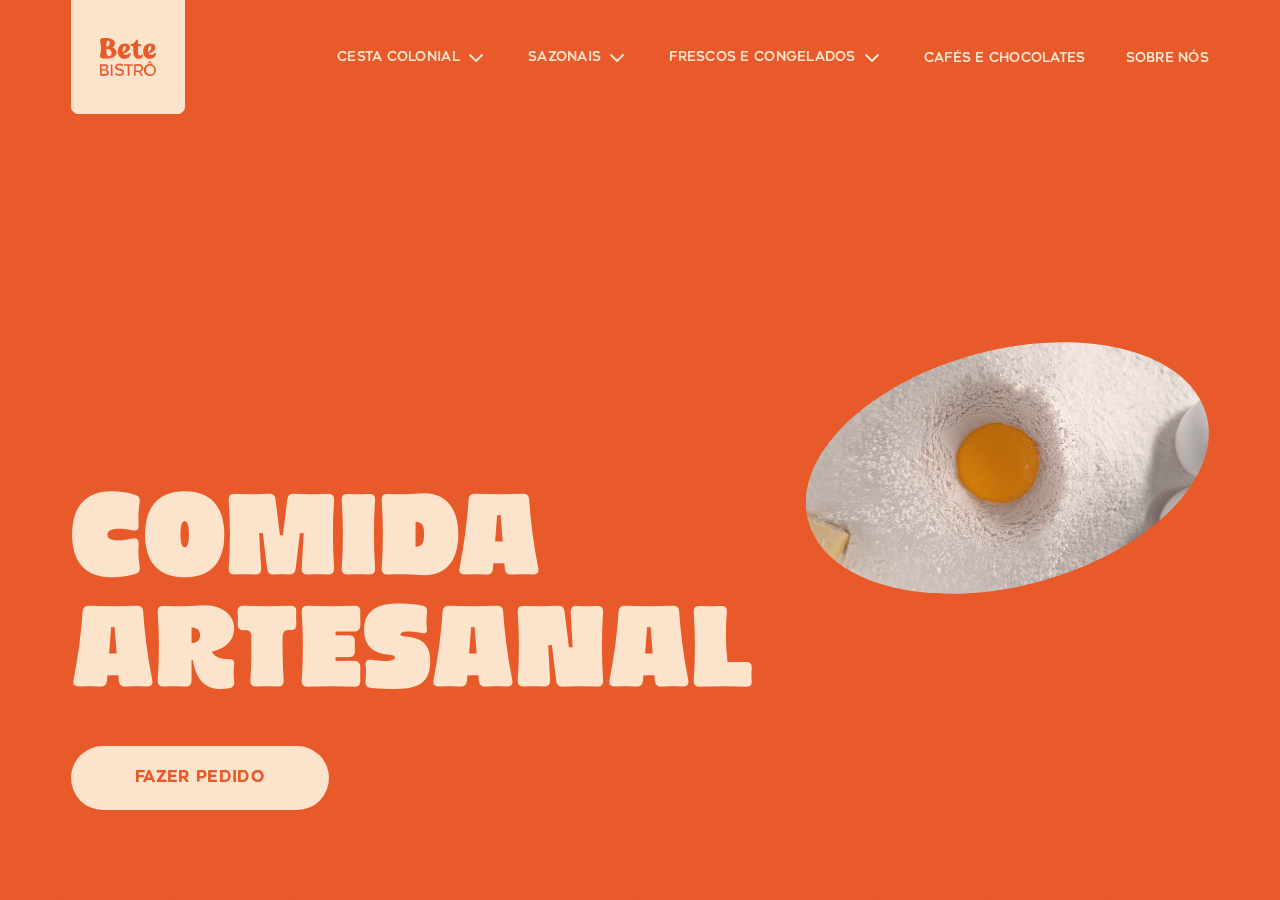
==== index.html @ 91d3cfff "Add files via upload" ====
<!DOCTYPE html>
<html lang="pt-BR">
<head>
  <meta charset="UTF-8">
  <meta name="viewport" content="width=device-width, initial-scale=1.0">
  <title>Bete Bistrô</title>
  <link rel="stylesheet" href="tokens.css">
  <link rel="stylesheet" href="styles.css">
</head>
<body>

<!-- ============================================================
     HEADER
     ============================================================ -->
<header class="header" id="header">

  <!-- Logo -->
  <a href="/" class="header__logo" aria-label="Bete Bistrô — Página inicial">
    <img src="assets/svg/logo.svg" alt="Bete Bistrô" width="120" height="120">
  </a>

  <!-- Nav expandido (desktop largo) -->
  <nav class="header__nav" id="nav" aria-label="Navegação principal">

    <div class="header__nav-item header__nav-item--has-children">
      <a href="/cesta-colonial" class="header__nav-link">
        Cesta Colonial
        <svg class="header__nav-chevron" viewBox="0 0 24 24" fill="none" aria-hidden="true">
          <path d="M6 9L12 15L18 9" />
        </svg>
      </a>
      <div class="header__dropdown" role="menu" aria-label="Subitens de Cesta Colonial">
        <a href="/cesta-afeto" role="menuitem">Cesta Afeto</a>
        <a href="/cesta-ternura" role="menuitem">Cesta Ternura</a>
        <a href="/cesta-carinho" role="menuitem">Cesta Carinho</a>
      </div>
    </div>

    <div class="header__nav-item header__nav-item--has-children">
      <a href="/sazonais" class="header__nav-link">
        Sazonais
        <svg class="header__nav-chevron" viewBox="0 0 24 24" fill="none" aria-hidden="true">
          <path d="M6 9L12 15L18 9" />
        </svg>
      </a>
      <div class="header__dropdown" role="menu" aria-label="Subitens de Sazonais">
        <a href="/cesta-inverno" role="menuitem">Cesta Inverno</a>
        <a href="/cesta-junina" role="menuitem">Cesta Junina</a>
      </div>
    </div>

    <div class="header__nav-item header__nav-item--has-children">
      <a href="/frescos-e-congelados" class="header__nav-link">
        Frescos e Congelados
        <svg class="header__nav-chevron" viewBox="0 0 24 24" fill="none" aria-hidden="true">
          <path d="M6 9L12 15L18 9" />
        </svg>
      </a>
      <div class="header__dropdown" role="menu" aria-label="Subitens de Frescos e Congelados">
        <a href="/doces-bolos-tortas" role="menuitem">Doces, bolos e tortas</a>
        <a href="/paes-salgados" role="menuitem">Pães e Salgados</a>
      </div>
    </div>

    <div class="header__nav-item">
      <a href="/cafes-e-chocolates" class="header__nav-link">Cafés e Chocolates</a>
    </div>

    <div class="header__nav-item">
      <a href="/sobre" class="header__nav-link">Sobre Nós</a>
    </div>

  </nav>

  <!-- Botão menu (hamburguer/X) -->
  <button class="menu-btn" id="menuBtn" aria-label="Abrir menu" aria-expanded="false" aria-controls="drawer">
    <span class="menu-btn__bg" aria-hidden="true"></span>
    <svg class="menu-btn__icon icon" viewBox="0 0 24 24" fill="none" aria-hidden="true">
      <line class="menu-btn__line menu-btn__line--top"    x1="3" y1="6"  x2="21" y2="6"  />
      <line class="menu-btn__line menu-btn__line--middle" x1="3" y1="12" x2="21" y2="12" />
      <line class="menu-btn__line menu-btn__line--bottom" x1="3" y1="18" x2="21" y2="18" />
    </svg>
  </button>

</header>


<!-- ============================================================
     DRAWER (gaveta do menu)
     ============================================================ -->
<div class="drawer" id="drawer" aria-hidden="true">
  <div class="drawer__overlay" aria-hidden="true"></div>

  <nav class="drawer__panel" aria-label="Menu principal" role="navigation">
    <ul class="drawer__list">

      <li class="drawer__item drawer__item--has-children">
        <button class="drawer__row" aria-expanded="false" aria-controls="sub-cesta-colonial">
          <span class="drawer__label">Cesta Colonial</span>
          <svg class="drawer__chevron icon" viewBox="0 0 24 24" fill="none" aria-hidden="true">
            <path d="M6 9L12 15L18 9" stroke-linecap="round" stroke-linejoin="round" />
          </svg>
        </button>
        <div class="drawer__submenu" id="sub-cesta-colonial">
          <div class="drawer__submenu-inner">
            <a href="/cesta-afeto" class="drawer__sublink">Cesta Afeto</a>
            <a href="/cesta-ternura" class="drawer__sublink">Cesta Ternura</a>
            <a href="/cesta-carinho" class="drawer__sublink">Cesta Carinho</a>
            <a href="/cesta-colonial" class="drawer__sublink drawer__sublink--all">Ver todos</a>
          </div>
        </div>
      </li>

      <li class="drawer__item drawer__item--has-children">
        <button class="drawer__row" aria-expanded="false" aria-controls="sub-sazonais">
          <span class="drawer__label">Sazonais</span>
          <svg class="drawer__chevron icon" viewBox="0 0 24 24" fill="none" aria-hidden="true">
            <path d="M6 9L12 15L18 9" stroke-linecap="round" stroke-linejoin="round" />
          </svg>
        </button>
        <div class="drawer__submenu" id="sub-sazonais">
          <div class="drawer__submenu-inner">
            <a href="/cesta-inverno" class="drawer__sublink">Cesta Inverno</a>
            <a href="/cesta-junina" class="drawer__sublink">Cesta Junina</a>
            <a href="/sazonais" class="drawer__sublink drawer__sublink--all">Ver todos</a>
          </div>
        </div>
      </li>

      <li class="drawer__item drawer__item--has-children">
        <button class="drawer__row" aria-expanded="false" aria-controls="sub-frescos">
          <span class="drawer__label">Frescos e Congelados</span>
          <svg class="drawer__chevron icon" viewBox="0 0 24 24" fill="none" aria-hidden="true">
            <path d="M6 9L12 15L18 9" stroke-linecap="round" stroke-linejoin="round" />
          </svg>
        </button>
        <div class="drawer__submenu" id="sub-frescos">
          <div class="drawer__submenu-inner">
            <a href="/doces-bolos-tortas" class="drawer__sublink">Doces, bolos e tortas</a>
            <a href="/paes-salgados" class="drawer__sublink">Pães e Salgados</a>
            <a href="/frescos-e-congelados" class="drawer__sublink drawer__sublink--all">Ver todos</a>
          </div>
        </div>
      </li>

      <li class="drawer__item">
        <a href="/cafes-e-chocolates" class="drawer__row drawer__row--link">
          <span class="drawer__label">Cafés e Chocolates</span>
        </a>
      </li>

      <li class="drawer__item">
        <a href="/sobre" class="drawer__row drawer__row--link">
          <span class="drawer__label">Sobre Nós</span>
        </a>
      </li>

    </ul>
  </nav>
</div>


<!-- ============================================================
     HERO
     ============================================================ -->
<section class="hero" id="hero">

  <h1 class="hero__title">Comida<br>Artesanal</h1>

  <div class="hero__video-shape">
    <video
      class="hero__video"
      autoplay
      muted
      loop
      playsinline
      preload="auto"
      poster="assets/img/hero-fallback.png"
      aria-hidden="true">
      <source src="assets/video/hero.webm" type="video/webm">
      <source src="assets/video/hero.mp4" type="video/mp4">
    </video>
  </div>

  <a href="#fazer-pedido" class="btn-primary hero__cta">Fazer pedido</a>

  <div class="hero__ondinha" aria-hidden="true">
    <picture>
      <source srcset="assets/svg/ondinha-mobile.svg" media="(max-width: 480px)">
      <source srcset="assets/svg/ondinha-tablet.svg" media="(max-width: 1024px)">
      <img src="assets/svg/ondinha-desktop.svg" alt="">
    </picture>
  </div>

</section>


<!-- SVG escondido com o clip-path do shape do hero (referenciado pelo CSS) -->
<svg width="0" height="0" style="position:absolute" aria-hidden="true" focusable="false">
  <defs>
    <clipPath id="hero-shape" clipPathUnits="objectBoundingBox">
      <path d="M0.994 0.289 C1.036 0.540, 0.849 0.837, 0.576 0.953 C0.303 1.070, 0.048 0.961, 0.006 0.711 C-0.036 0.460, 0.151 0.163, 0.424 0.047 C0.696 -0.070, 0.952 0.039, 0.994 0.289 Z" />
    </clipPath>
  </defs>
</svg>

<script src="main.js"></script>
</body>
</html>
---- tokens.css ----
/* ============================================================
   Bete Bistrô — Design Tokens
   Fonte da verdade: exportado do Figma (Marca + Alias + Responsivo)
   ============================================================ */

:root {
  /* ----------------------------------------------------------
     CORES PRIMITIVAS
     ---------------------------------------------------------- */

  /* Marfim */
  --color-marfim-50:  #FEFCF9;
  --color-marfim-100: #FEF8F3;
  --color-marfim-200: #FCF2E9;
  --color-marfim-300: #FDEEE0;
  --color-marfim-400: #FBE8D5;
  --color-marfim-500: #FCE4CC;

  /* Cinza */
  --color-cinza-50:  #F1EDE7;
  --color-cinza-100: #E3DCCE;
  --color-cinza-200: #C0B8A9;
  --color-cinza-300: #9E988B;
  --color-cinza-400: #7C766C;
  --color-cinza-500: #5D5951;
  --color-cinza-600: #4A4640;
  --color-cinza-700: #393731;
  --color-cinza-800: #282622;
  --color-cinza-900: #191714;
  --color-cinza-950: #0F0E0B;

  /* Laranja */
  --color-laranja-50:  #FFEDE7;
  --color-laranja-100: #FFDBCE;
  --color-laranja-200: #FFB99F;
  --color-laranja-300: #FF946D;
  --color-laranja-400: #FF7342;
  --color-laranja-500: #E95A2A;
  --color-laranja-600: #CC4211;
  --color-laranja-700: #A92900;
  --color-laranja-800: #7F1E00;
  --color-laranja-900: #551700;
  --color-laranja-950: #381200;

  /* Verde */
  --color-verde-50:  #E6F0EA;
  --color-verde-100: #C7E0D1;
  --color-verde-200: #98CDAF;
  --color-verde-300: #66B98E;
  --color-verde-400: #3DA272;
  --color-verde-500: #20895B;
  --color-verde-600: #00754A;
  --color-verde-700: #005C39;
  --color-verde-800: #004529;
  --color-verde-900: #002F1A;
  --color-verde-950: #002110;

  /* Ocre */
  --color-ocre-50:  #FFF1E6;
  --color-ocre-100: #FFE3CC;
  --color-ocre-200: #FFCEA1;
  --color-ocre-300: #FFB871;
  --color-ocre-400: #FFA849;
  --color-ocre-500: #F69A2C;
  --color-ocre-600: #D27C00;
  --color-ocre-700: #A76100;
  --color-ocre-800: #7B4500;
  --color-ocre-900: #502C00;
  --color-ocre-950: #341C00;

  /* Azul */
  --color-azul-50:  #EEF0FF;
  --color-azul-100: #D9DEFE;
  --color-azul-200: #B8C4FF;
  --color-azul-300: #92AAFF;
  --color-azul-400: #598CFD;
  --color-azul-500: #2B6FDB;
  --color-azul-600: #005BBF;
  --color-azul-700: #00499B;
  --color-azul-800: #003575;
  --color-azul-900: #002251;
  --color-azul-950: #00163B;

  /* Marrom */
  --color-marrom-50:  #FCF2EB;
  --color-marrom-100: #F6E1D5;
  --color-marrom-200: #E8C5AF;
  --color-marrom-300: #D9A686;
  --color-marrom-400: #C28259;
  --color-marrom-500: #9C5C2D;
  --color-marrom-600: #874A1F;
  --color-marrom-700: #6D3913;
  --color-marrom-800: #522A0E;
  --color-marrom-900: #391D06;
  --color-marrom-950: #271300;

  /* Monocromático */
  --color-preto:  #000000;
  --color-branco: #FFFFFF;

  /* Cores de Suporte */
  --color-info-subtle:     #DAF1FE;
  --color-info-default:    #3AB8E6;
  --color-info-strong:     #005A75;

  --color-alerta-subtle:   #FFEBD1;
  --color-alerta-default:  #F0B441;
  --color-alerta-strong:   #775300;

  --color-erro-subtle:     #FFE9E7;
  --color-erro-default:    #F76365;
  --color-erro-strong:     #A60927;

  --color-sucesso-subtle:  #E1F3DF;
  --color-sucesso-default: #85BE85;
  --color-sucesso-strong:  #005818;


  /* ----------------------------------------------------------
     TIPOGRAFIA
     ---------------------------------------------------------- */

  --font-titulo:    'GimmeWeb', sans-serif;
  --font-subtitulo: 'RenosWeb', sans-serif;
  --font-body:      'RadioCanadaWeb', sans-serif;

  --font-kerning-body: -0.01em;


  /* ----------------------------------------------------------
     ESCALA NUMÉRICA
     ---------------------------------------------------------- */

  --scale-0:    0px;
  --scale-25:   1px;
  --scale-50:   2px;
  --scale-100:  4px;
  --scale-200:  8px;
  --scale-300:  12px;
  --scale-400:  16px;
  --scale-500:  20px;
  --scale-600:  24px;
  --scale-700:  28px;
  --scale-800:  32px;
  --scale-900:  36px;
  --scale-1000: 40px;
  --scale-1200: 48px;
  --scale-1300: 52px;
  --scale-1600: 64px;
  --scale-1800: 72px;
  --scale-2000: 80px;
  --scale-2400: 96px;
  --scale-3000: 120px;


  /* ----------------------------------------------------------
     BORDA
     ---------------------------------------------------------- */

  --border-width-none:   var(--scale-0);
  --border-width-small:  var(--scale-50);
  --border-width-medium: var(--scale-100);

  --border-radius-none:        var(--scale-0);
  --border-radius-small:       var(--scale-50);
  --border-radius-medium:      var(--scale-100);
  --border-radius-large:       var(--scale-200);
  --border-radius-super-large: var(--scale-300);
  --border-radius-round:       var(--scale-3000);


  /* ----------------------------------------------------------
     GRID — Desktop (padrão)
     ---------------------------------------------------------- */

  --grid-largura: 1440px;
  --grid-colunas: 12;
  --grid-margem:  var(--scale-2000);  /* 80px */
  --grid-gutter:  var(--scale-600);   /* 24px */
}


/* ============================================================
   GRID — Tablet
   ============================================================ */
@media (max-width: 1024px) {
  :root {
    --grid-largura: 1024px;
    --grid-colunas: 8;
    --grid-margem:  var(--scale-1000);  /* 40px */
    --grid-gutter:  var(--scale-500);   /* 20px */
  }
}


/* ============================================================
   GRID — Mobile
   ============================================================ */
@media (max-width: 768px) {
  :root {
    --grid-largura: 360px;
    --grid-colunas: 4;
    --grid-margem:  var(--scale-500);  /* 20px */
    --grid-gutter:  var(--scale-400);  /* 16px */
  }
}
---- styles.css ----
/* ============================================================
   Bete Bistrô — styles.css
   Depende de tokens.css (carregado antes via <link>)
   ============================================================ */


/* ============================================================
   FONTES
   ============================================================ */
@font-face {
  font-family: 'GimmeWeb';
  src: url('assets/fonts/GimmeExtraBold-Regular.otf') format('opentype');
  font-weight: 800;
  font-display: swap;
}

@font-face {
  font-family: 'RenosWeb';
  src: url('assets/fonts/RenosRough-Light.otf') format('opentype');
  font-weight: 300;
  font-display: swap;
}

@font-face {
  font-family: 'RenosWeb';
  src: url('assets/fonts/RenosRough-Regular.otf') format('opentype');
  font-weight: 400;
  font-display: swap;
}

@font-face {
  font-family: 'RenosWeb';
  src: url('assets/fonts/RenosRough-Bold.otf') format('opentype');
  font-weight: 700;
  font-display: swap;
}

@font-face {
  font-family: 'RenosWeb';
  src: url('assets/fonts/RenosRough-Black.otf') format('opentype');
  font-weight: 900;
  font-display: swap;
}

@font-face {
  font-family: 'RadioCanadaWeb';
  src: url('assets/fonts/RadioCanada-VariableFont_wdth,wght.ttf') format('truetype-variations');
  font-weight: 300 700;
  font-style: normal;
  font-display: swap;
}

@font-face {
  font-family: 'RadioCanadaWeb';
  src: url('assets/fonts/RadioCanada-Italic-VariableFont_wdth,wght.ttf') format('truetype-variations');
  font-weight: 300 700;
  font-style: italic;
  font-display: swap;
}


/* ============================================================
   TOKENS LOCAIS (fluidos, não estão no tokens.css)
   ============================================================ */
:root {
  /* Header */
  --logo-size:        clamp(80px, 66.67px + 3.704vw, 120px);
  --icon-size:        clamp(40px, 32px + 2.222vw, 64px);
  --header-padding:   clamp(20px, 5.556vw, 80px);

  /*
    Stroke fluido pros ícones.
    Fórmula linear: 1px + (tamanho / 24)
    icon 24px → stroke 2px
    icon 48px → stroke 3px
    icon 64px → stroke 3.67px
  */
  --icon-stroke: calc(1px + var(--icon-size) / 24);

  /* Drawer */
  --drawer-radius:   var(--border-radius-large);   /* 8px */
  --drawer-gap:      var(--scale-600);              /* 24px — respiro entre botão e drawer */
  --drawer-padding:  var(--scale-800);              /* 32px (era 24px) */
}


/* ============================================================
   RESET MÍNIMO
   ============================================================ */
*,
*::before,
*::after {
  margin: 0;
  padding: 0;
  box-sizing: border-box;
}

ul, ol {
  list-style: none;
}

button {
  background: none;
  border: none;
  cursor: pointer;
  color: inherit;
  font: inherit;
}

a {
  color: inherit;
  text-decoration: none;
}

body {
  background: var(--color-marfim-300);
  color: var(--color-cinza-500);
  font-family: var(--font-body);
  font-weight: 400;
  letter-spacing: var(--font-kerning-body);
  -webkit-font-smoothing: antialiased;
}


/* ============================================================
   ICON (classe global pros SVGs)

   Aplica stroke fluido + non-scaling-stroke pra mantermos a
   regra de "stroke proporcionalmente mais fino quanto maior".
   ============================================================ */
.icon {
  display: block;
  flex-shrink: 0;
  width: var(--icon-size);
  height: var(--icon-size);
}

.icon line,
.icon path,
.icon polyline,
.icon polygon,
.icon circle,
.icon rect {
  stroke: var(--color-laranja-500);
  stroke-width: var(--icon-stroke);
  stroke-linecap: round;
  stroke-linejoin: round;
  vector-effect: non-scaling-stroke;
  fill: none;
}


/* ============================================================
   HEADER
   ============================================================ */
.header {
  position: fixed;
  top: 0;
  left: 0;
  width: 100%;
  z-index: 100;
  display: flex;
  align-items: flex-start;
  justify-content: space-between;
  padding: 0 var(--header-padding);
  pointer-events: none;
}

.header > * {
  pointer-events: auto;
}


/* ----- Logo ----- */
.header__logo {
  display: block;
  flex-shrink: 0;
  width: var(--logo-size);
  height: var(--logo-size);
  transition:
    width 0.3s ease-out,
    height 0.3s ease-out;
}

.header__logo img {
  width: 100%;
  height: 100%;
  display: block;
}

/* Mobile: logo encolhe 12px quando a gaveta tá aberta */
@media (max-width: 768px) {
  body.drawer-open .header__logo {
    width: calc(var(--logo-size) - 12px);
    height: calc(var(--logo-size) - 12px);
  }
}


/* ============================================================
   NAV EXPANDIDO (desktop largo, sem gaveta)
   ============================================================ */
.header__nav {
  display: flex;
  align-items: center;
  height: var(--logo-size);
  margin-left: auto;
}

.header__nav-item {
  position: relative;
  margin-left: var(--scale-1000);  /* 40px */
  transition: margin-left 0.45s cubic-bezier(0, 0.2, 0.35, 1);
}

.header__nav-item:first-child {
  margin-left: 0;
}

/* Stagger expand pra margin-left — pequeno pra ser quase simultâneo */
.header__nav-item:nth-child(1) { transition-delay: 0s; }
.header__nav-item:nth-child(2) { transition-delay: 0.05s; }
.header__nav-item:nth-child(3) { transition-delay: 0.1s; }
.header__nav-item:nth-child(4) { transition-delay: 0.15s; }
.header__nav-item:nth-child(5) { transition-delay: 0.2s; }

.header__nav-link {
  font-family: var(--font-subtitulo);
  font-weight: 700;
  font-size: 13px;
  letter-spacing: 0.02em;
  text-transform: uppercase;
  color: var(--color-marfim-500);
  white-space: nowrap;
  display: inline-block;
  overflow: hidden;
  padding-top: 6px;
  max-width: 300px;
  opacity: 1;
  transition:
    letter-spacing 0.45s cubic-bezier(0, 0.2, 0.35, 1),
    max-width 0.45s cubic-bezier(0, 0.2, 0.35, 1),
    opacity 0.15s ease,
    color 0.15s ease;
}

.header__nav-link:hover {
  color: var(--color-laranja-300);
}

/* Chevron do nav expandido (só itens com filhas) */
.header__nav-chevron {
  width: 24px;
  height: 24px;
  margin-left: 0;
  vertical-align: middle;
}

.header__nav-chevron path {
  stroke: currentColor;
  stroke-width: 2px;
  stroke-linecap: round;
  stroke-linejoin: round;
  vector-effect: non-scaling-stroke;
  fill: none;
}

/* Stagger expand — opacity volta primeiro (delay 0), depois letter-spacing e max-width */
.header__nav-item:nth-child(1) .header__nav-link { transition-delay: 0s, 0s, 0s, 0s; }
.header__nav-item:nth-child(2) .header__nav-link { transition-delay: 0.05s, 0.05s, 0.05s, 0s; }
.header__nav-item:nth-child(3) .header__nav-link { transition-delay: 0.1s, 0.1s, 0.1s, 0s; }
.header__nav-item:nth-child(4) .header__nav-link { transition-delay: 0.15s, 0.15s, 0.15s, 0s; }
.header__nav-item:nth-child(5) .header__nav-link { transition-delay: 0.2s, 0.2s, 0.2s, 0s; }

/* Collapsed state — nav some letra por letra, esquerda → direita */
.header.is-collapsed .header__nav-item {
  margin-left: 0;
  transition: margin-left 0.4s cubic-bezier(0.55, 0, 1, 0.3);
}

/* Stagger collapse pra margin-left */
.header.is-collapsed .header__nav-item:nth-child(1) { transition-delay: 0s; }
.header.is-collapsed .header__nav-item:nth-child(2) { transition-delay: 0.05s; }
.header.is-collapsed .header__nav-item:nth-child(3) { transition-delay: 0.1s; }
.header.is-collapsed .header__nav-item:nth-child(4) { transition-delay: 0.15s; }
.header.is-collapsed .header__nav-item:nth-child(5) { transition-delay: 0.2s; }

.header.is-collapsed .header__nav-link {
  letter-spacing: -0.5em;
  max-width: 0;
  opacity: 0;
  transition:
    letter-spacing 0.4s cubic-bezier(0.55, 0, 1, 0.3),
    max-width 0.4s cubic-bezier(0.55, 0, 1, 0.3),
    opacity 0.15s ease 0.25s;
}

/* Stagger collapse — opacity só some no FIM (delay = duração das outras - duração do opacity) */
.header.is-collapsed .header__nav-item:nth-child(1) .header__nav-link { transition-delay: 0s, 0s, 0.25s; }
.header.is-collapsed .header__nav-item:nth-child(2) .header__nav-link { transition-delay: 0.05s, 0.05s, 0.30s; }
.header.is-collapsed .header__nav-item:nth-child(3) .header__nav-link { transition-delay: 0.1s, 0.1s, 0.35s; }
.header.is-collapsed .header__nav-item:nth-child(4) .header__nav-link { transition-delay: 0.15s, 0.15s, 0.40s; }
.header.is-collapsed .header__nav-item:nth-child(5) .header__nav-link { transition-delay: 0.2s, 0.2s, 0.45s; }


/* ----- Dropdown no hover (nav expandido com filhas) ----- */
.header__dropdown {
  position: absolute;
  top: 100%;
  left: 0;
  margin-top: var(--scale-300);  /* 12px de respiro */
  width: max-content;            /* largura pelo maior item */
  background: var(--color-marfim-500);
  border-radius: var(--border-radius-large);
  padding: var(--scale-300) 0;
  opacity: 0;
  visibility: hidden;
  transform: translateY(-8px) scale(0.96);
  transform-origin: top left;
  transition:
    opacity 0.12s ease-in 0.13s,                 /* desce só no fim do unhover */
    transform 0.25s ease-in,
    visibility 0s linear 0.25s;
  z-index: 90;
}

.header__nav-item--has-children:hover .header__dropdown,
.header__nav-item--has-children:focus-within .header__dropdown {
  opacity: 1;
  visibility: visible;
  transform: translateY(0) scale(1);
  transition:
    opacity 0.15s ease-out,                       /* sobe rápido no começo */
    transform 0.25s ease-out,
    visibility 0s;
}

.header__dropdown a {
  display: block;
  padding: var(--scale-300) var(--scale-600);   /* 12px 24px (era 8px 20px) */
  font-family: var(--font-body);
  font-size: 16px;
  color: var(--color-cinza-500);
  white-space: nowrap;
  transition: color 0.15s ease;
}

.header__dropdown a:hover {
  color: var(--color-laranja-300);
}

/* Dropdowns escondidos no estado collapsed (já tem a gaveta) */
.header.is-collapsed .header__dropdown {
  display: none;
}


/* ============================================================
   BOTÃO MENU (hamburguer ↔ X)

   Bolinha = ::before separado, fica embaixo do ícone.
   Ícone = SVG inline com 3 lines + flip global no SVG.
   ============================================================ */
.menu-btn {
  position: absolute;
  right: var(--header-padding);
  top: calc((var(--logo-size) - var(--icon-size)) / 2);
  width: var(--icon-size);
  height: var(--icon-size);
  padding: 0;
  display: grid;
  place-items: center;
  opacity: 0;
  visibility: hidden;
  transform: scale(0.4);
  transition: transform 0.2s ease;
  z-index: 110;
}

.menu-btn.is-visible {
  opacity: 1;
  visibility: visible;
  transform: scale(1);
}

.menu-btn.is-visible:hover,
.menu-btn.is-visible.is-open:hover {
  transform: scale(1.06);
}

.menu-btn.is-visible:active,
.menu-btn.is-visible.is-open:active {
  transform: scale(0.96);
}

/* Bolinha (fundo circular) */
.menu-btn__bg {
  position: absolute;
  inset: 0;
  background: var(--color-marfim-500);
  border-radius: var(--border-radius-round);
}

/* Ícone (SVG com 3 traços) */
.menu-btn__icon {
  position: relative;
  z-index: 1;
  width: 50%;     /* o SVG ocupa metade do botão; 24 dentro de 48, 32 dentro de 64 etc */
  height: 50%;
  /* Recalcula stroke local baseado no tamanho REAL do SVG (metade do botão) */
  --icon-stroke: calc(1px + (var(--icon-size) / 2) / 24);
  transition: transform 0.4s cubic-bezier(0.65, 0, 0.35, 1);
}

.menu-btn__line {
  transform-origin: 12px 12px;
  transform-box: view-box;
  transition:
    transform 0.4s cubic-bezier(0.65, 0, 0.35, 1),
    opacity 0.2s ease;
}

/* --- Estado aberto: morph + flip --- */
.menu-btn.is-open .menu-btn__icon {
  transform: rotate(180deg);
}

.menu-btn.is-open .menu-btn__line--top {
  /* Ordem: primeiro translate (move pro centro y=12), depois rotate.
     Em CSS string: a última aplicada vem primeiro, então rotate primeiro na string. */
  transform: rotate(45deg) translateY(6px);
}

.menu-btn.is-open .menu-btn__line--middle {
  opacity: 0;
}

.menu-btn.is-open .menu-btn__line--bottom {
  transform: rotate(-45deg) translateY(-6px);
}

/* Appear/disappear (entrada do botão quando o nav colapsa) */
@keyframes menuAppear {
  0%   { transform: scale(0.4); opacity: 0; }
  40%  { opacity: 1; }
  100% { transform: scale(1); opacity: 1; }
}

@keyframes menuDisappear {
  0%   { transform: scale(1);   opacity: 1; }
  60%  { opacity: 1; }
  100% { transform: scale(0.4); opacity: 0; }
}

.menu-btn.is-appearing {
  visibility: visible;
  animation: menuAppear 0.4s cubic-bezier(0.34, 1.56, 0.64, 1) forwards;
}

.menu-btn.is-disappearing {
  visibility: visible;
  animation: menuDisappear 0.4s cubic-bezier(0.6, -0.55, 0.735, 0.045) forwards;
}


/* ============================================================
   DRAWER (gaveta do menu)

   Origem da animação: o canto sup-dir, que é onde o botão tá.
   Desktop: gaveta de 312px alinhada à direita.
   Mobile: modal cobrindo a tela menos as margens.
   ============================================================ */
.drawer {
  position: fixed;
  inset: 0;
  pointer-events: none;
  z-index: 95;
}

/* Overlay — só aparece no mobile */
.drawer__overlay {
  position: absolute;
  inset: 0;
  background: rgba(25, 23, 20, 0);  /* cinza-900 com alpha animado */
  transition: background 0.3s ease;
  pointer-events: none;
}

/* Panel (a gaveta em si) */
.drawer__panel {
  position: absolute;
  top: calc((var(--logo-size) - var(--icon-size)) / 2 + var(--icon-size) + var(--drawer-gap));
  right: var(--header-padding);
  width: max-content;
  max-width: calc(100vw - var(--header-padding) * 2);
  max-height: calc(100vh - 100px);
  overflow-y: auto;
  background: var(--color-marfim-500);
  border-radius: var(--drawer-radius);
  padding: var(--scale-400) 0;  /* 16px vertical (era 12px) */
  opacity: 0;
  visibility: hidden;
  transform: scale(0);
  transform-origin: top right;
  transition:
    transform 0.35s cubic-bezier(0, 0.2, 0.35, 1),   /* ease-out pro expand */
    opacity 0.2s ease-out,
    visibility 0s linear 0.35s;
  pointer-events: auto;
}

/* --- Aberto --- */
.drawer.is-open {
  pointer-events: auto;
}

.drawer.is-open .drawer__panel {
  opacity: 1;
  visibility: visible;
  transform: scale(1);
  transition:
    transform 0.35s cubic-bezier(0, 0.2, 0.35, 1),
    opacity 0.2s ease-out,
    visibility 0s linear 0s;
}

/* --- Fechando (collapse com ease-in, opacity só no fim) --- */
.drawer.is-closing .drawer__panel {
  transition:
    transform 0.28s cubic-bezier(0.55, 0, 1, 0.3),    /* ease-in pro collapse */
    opacity 0.12s ease-in 0.16s,                       /* desce só no fim */
    visibility 0s linear 0.28s;
}


/* ============================================================
   DRAWER — ITENS
   ============================================================ */
.drawer__item {
  position: relative;
}

/* Divisor entre itens (2px ocre-200) */
.drawer__item + .drawer__item::before {
  content: '';
  position: absolute;
  top: 0;
  left: var(--drawer-padding);
  right: var(--drawer-padding);
  height: var(--border-width-small);  /* 2px */
  background: var(--color-ocre-200);
}

/* Row — clicável tanto pra <button> (parent) quanto pra <a> (sem filhas) */
.drawer__row {
  display: flex;
  align-items: center;
  justify-content: space-between;
  gap: var(--scale-400);          /* 16px mínimo entre label e chevron */
  width: 100%;
  padding: var(--scale-600) var(--drawer-padding);  /* 24px vertical, 32px horizontal */
  text-align: left;
  cursor: pointer;
  color: var(--color-cinza-500);
  transition: color 0.15s ease;
}

.drawer__row:hover {
  color: var(--color-laranja-300);
}

.drawer__label {
  font-family: var(--font-subtitulo);
  font-weight: 700;
  font-size: 14px;            /* S5 */
  letter-spacing: 0.02em;
  text-transform: uppercase;
  color: inherit;              /* herda do row pra mudar no hover */
  padding-top: 6px;
  display: inline-block;
}

/* Chevron — tamanho fixo 24px aqui (não usa --icon-size global) */
.drawer__chevron {
  width: 24px;
  height: 24px;
  transition: transform 0.3s cubic-bezier(0.65, 0, 0.35, 1);
}

.drawer__chevron path {
  stroke-width: 2px;   /* override do fluido pq aqui o tamanho é fixo */
}

.drawer__item--expanded .drawer__chevron {
  transform: rotate(180deg);
}


/* ============================================================
   DRAWER — SUBMENU (accordion)

   Trick do grid-template-rows: 0fr → 1fr pra animar altura
   de 0 ao tamanho natural do conteúdo, sem precisar de JS pra
   calcular altura.
   ============================================================ */
.drawer__submenu {
  display: grid;
  grid-template-rows: 0fr;
  transition: grid-template-rows 0.3s cubic-bezier(0.55, 0, 1, 0.3);  /* ease-in collapse */
}

.drawer__submenu-inner {
  min-height: 0;
  overflow: hidden;
}

.drawer__item--expanded .drawer__submenu {
  grid-template-rows: 1fr;
  transition: grid-template-rows 0.35s cubic-bezier(0, 0.2, 0.35, 1);  /* ease-out expand */
}

.drawer__sublink {
  display: block;
  padding: var(--scale-300) var(--drawer-padding);  /* 12px 32px — mesmo alinhamento à esquerda dos rows */
  font-family: var(--font-body);
  font-size: 16px;
  font-weight: 400;
  color: var(--color-cinza-500);
  transition: color 0.15s ease;
}

.drawer__sublink:hover {
  color: var(--color-laranja-300);
}

.drawer__sublink--all {
  font-weight: 600;
}

/* Espaço extra no início e fim do submenu */
.drawer__submenu-inner > .drawer__sublink:first-child {
  padding-top: var(--scale-200);  /* 8px */
}

.drawer__submenu-inner > .drawer__sublink:last-child {
  margin-bottom: var(--scale-600);  /* 24px de margem DEPOIS do Ver todos */
}


/* ============================================================
   DRAWER — MOBILE (modal)
   ============================================================ */
@media (max-width: 768px) {
  .drawer__overlay {
    pointer-events: none;
  }

  .drawer.is-open .drawer__overlay {
    background: rgba(25, 23, 20, 0.45);
    pointer-events: auto;
  }

  .drawer.is-closing .drawer__overlay {
    background: rgba(25, 23, 20, 0);
  }

  .drawer__panel {
    /* Posicionado abaixo do botão, com margens iguais às do header */
    top: calc((var(--logo-size) - var(--icon-size)) / 2 + var(--icon-size) + var(--drawer-gap));
    right: var(--header-padding);
    left: var(--header-padding);
    bottom: auto;
    width: auto;
    max-width: none;
    max-height: calc(100vh - ((var(--logo-size) - var(--icon-size)) / 2 + var(--icon-size) + var(--drawer-gap)) - var(--header-padding));
    padding: var(--scale-400) 0;
  }
}


/* ============================================================
   PREFERS-REDUCED-MOTION
   ============================================================ */
@media (prefers-reduced-motion: reduce) {
  *,
  *::before,
  *::after {
    animation-duration: 0.01ms !important;
    animation-iteration-count: 1 !important;
    transition-duration: 0.01ms !important;
  }
}


/* ============================================================
   HERO
   ============================================================ */
.hero {
  position: relative;
  width: 100%;
  min-height: 100vh;
  background: var(--color-laranja-500);
  padding:
    clamp(120px, 14vh, 200px)    /* top — espaço pro header */
    var(--header-padding)
    clamp(80px, 10vh, 140px);    /* bottom — espaço pra ondinha */
  display: grid;
  grid-template-columns: 1fr 1fr;
  grid-template-rows: 1fr auto;
  grid-template-areas:
    "title  video"
    "cta    video";
  column-gap: clamp(24px, 4vw, 64px);
  row-gap: clamp(32px, 5vh, 64px);
  align-items: center;
}

.hero__title {
  grid-area: title;
  font-family: var(--font-titulo);
  font-weight: 800;
  /* Hero size fluido: 48px mobile → 96px tablet → 120px desktop */
  font-size: clamp(48px, 32px + 6vw, 120px);
  line-height: 1.03;
  color: var(--color-marfim-500);
  text-transform: uppercase;
  margin: 0;
  align-self: end;
}

.hero__cta {
  grid-area: cta;
  align-self: start;
  justify-self: start;
}

.hero__video-shape {
  grid-area: video;
  position: relative;
  aspect-ratio: 737 / 460;
  width: 100%;
  max-width: 737px;
  justify-self: center;
}

.hero__video {
  width: 100%;
  height: 100%;
  object-fit: cover;
  display: block;
  clip-path: url(#hero-shape);
}

.hero__ondinha {
  position: absolute;
  bottom: 0;
  left: 0;
  right: 0;
  line-height: 0;
  pointer-events: none;
}

.hero__ondinha img {
  width: 100%;
  display: block;
}

/* HERO — MOBILE (stack vertical: título, vídeo, botão) */
@media (max-width: 768px) {
  .hero {
    grid-template-columns: 1fr;
    grid-template-rows: auto auto auto;
    grid-template-areas:
      "title"
      "video"
      "cta";
    padding:
      clamp(100px, 18vh, 160px)
      var(--header-padding)
      clamp(80px, 10vh, 120px);
    row-gap: clamp(24px, 4vh, 40px);
    text-align: center;
  }

  .hero__title {
    align-self: auto;
    text-align: center;
  }

  .hero__cta {
    justify-self: stretch;
  }
}


/* ============================================================
   BOTÃO PRIMÁRIO ("Fazer pedido")
   ============================================================ */
.btn-primary {
  display: inline-flex;
  align-items: center;
  justify-content: center;
  height: 64px;
  padding: 0 64px;
  font-family: var(--font-subtitulo);
  font-weight: 900;
  font-size: 16px;
  letter-spacing: 0.02em;
  text-transform: uppercase;
  color: var(--color-laranja-500);
  background: var(--color-marfim-500);
  border-radius: var(--border-radius-round);  /* pill */
  cursor: pointer;
  white-space: nowrap;
  transition:
    transform 0.2s ease,
    background 0.2s ease,
    color 0.2s ease;
}

.btn-primary:hover {
  transform: scale(1.06);
  background: var(--color-laranja-300);
  color: var(--color-marfim-300);
}

.btn-primary:active {
  transform: scale(0.96);
}

/* Mobile: altura menor, largura total */
@media (max-width: 768px) {
  .btn-primary {
    width: 100%;
    height: 52px;
    padding: 0;
  }
}
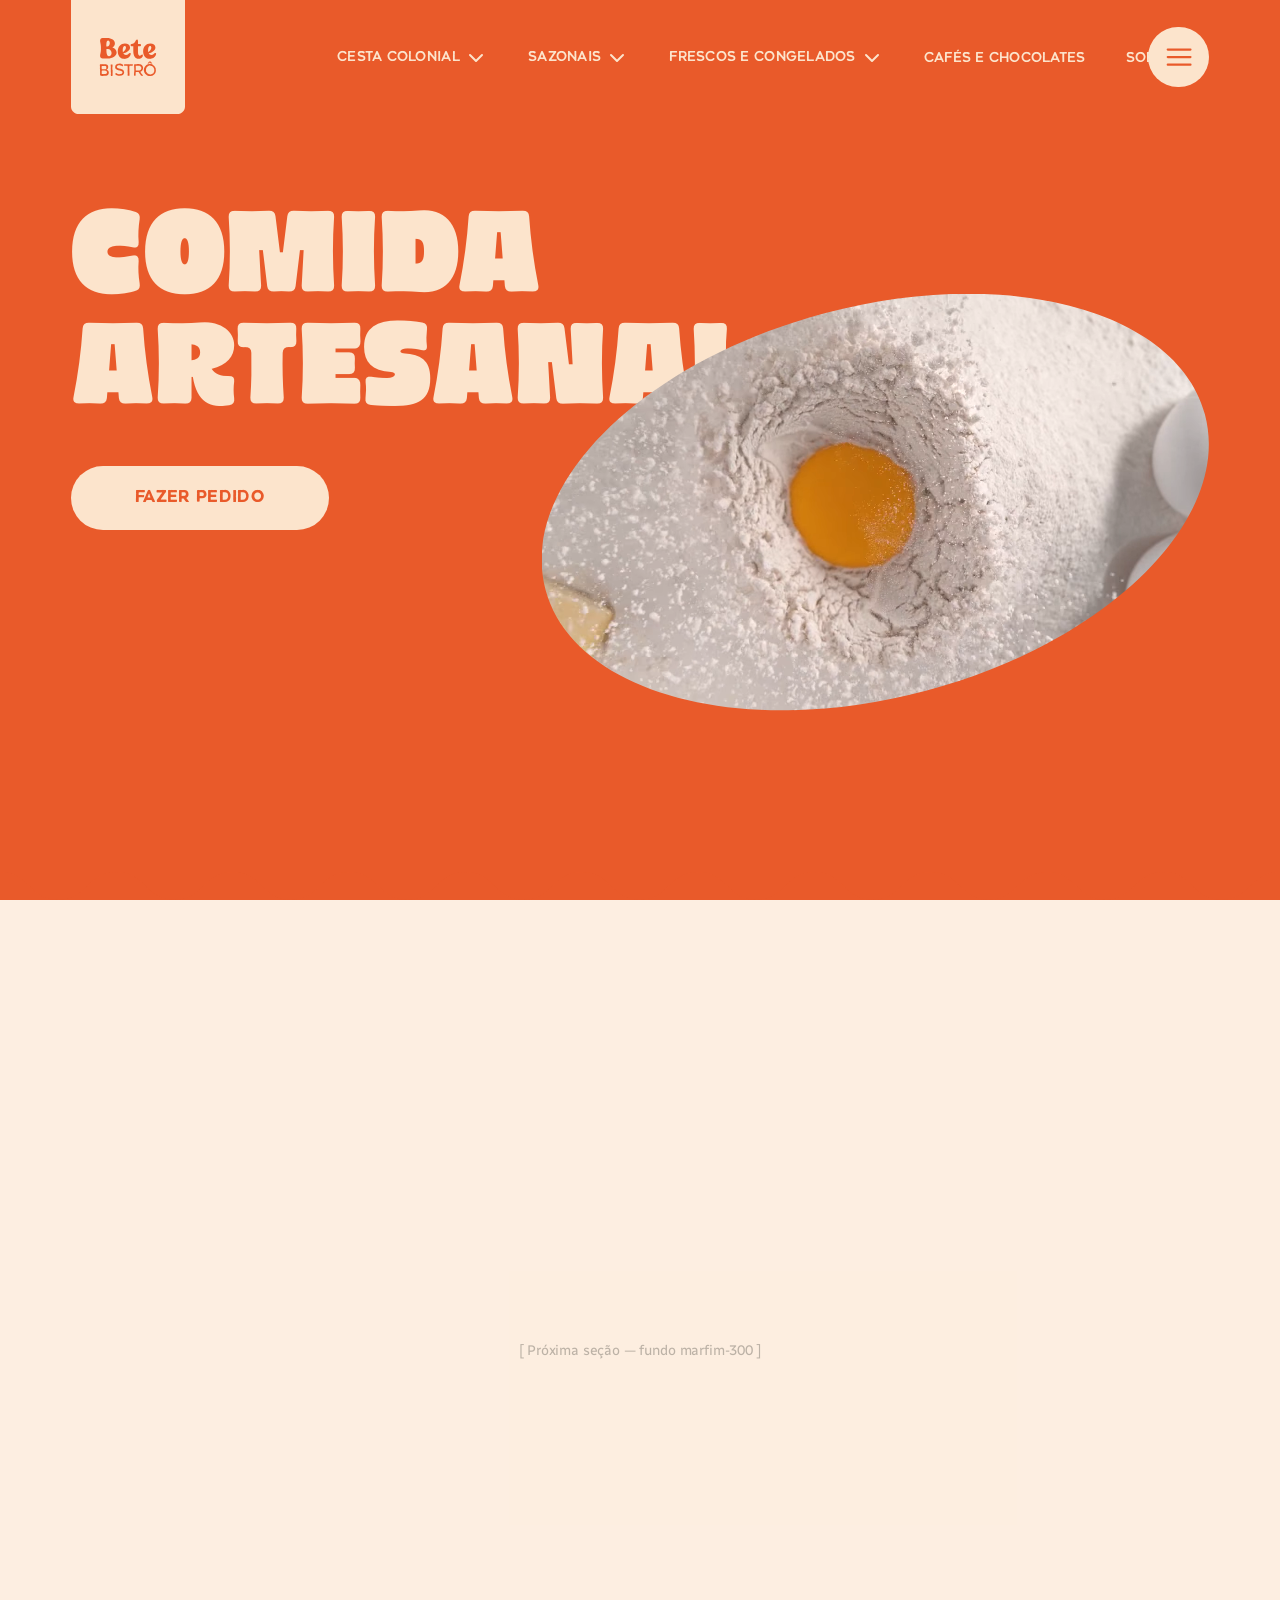
==== commit d1092b37: "Add files via upload" ====
--- a/index.html
+++ b/index.html
@@ -195,6 +195,14 @@
 </section>
 
 
+<!-- ============================================================
+     PRÓXIMA SEÇÃO (placeholder — substituir quando tiver conteúdo)
+     ============================================================ -->
+<section class="next-section">
+  [ Próxima seção — fundo marfim-300 ]
+</section>
+
+
 <!-- SVG escondido com o clip-path do shape do hero (referenciado pelo CSS) -->
 <svg width="0" height="0" style="position:absolute" aria-hidden="true" focusable="false">
   <defs>
--- a/styles.css
+++ b/styles.css
@@ -701,18 +701,18 @@
   min-height: 100vh;
   background: var(--color-laranja-500);
   padding:
-    clamp(120px, 14vh, 200px)    /* top — espaço pro header */
+    calc(var(--logo-size) + 80px)    /* top: logo + 80px de respiro */
     var(--header-padding)
-    clamp(80px, 10vh, 140px);    /* bottom — espaço pra ondinha */
+    clamp(80px, 10vh, 140px);        /* bottom: respiro pra ondinha */
   display: grid;
-  grid-template-columns: 1fr 1fr;
-  grid-template-rows: 1fr auto;
+  grid-template-columns: minmax(0, 1fr) minmax(0, 1.5fr);
+  grid-template-rows: auto 1fr;
   grid-template-areas:
     "title  video"
     "cta    video";
-  column-gap: clamp(24px, 4vw, 64px);
-  row-gap: clamp(32px, 5vh, 64px);
-  align-items: center;
+  column-gap: clamp(16px, 2vw, 40px);
+  row-gap: 48px;                     /* entre título e botão (desktop) */
+  align-items: start;
 }
 
 .hero__title {
@@ -725,12 +725,10 @@
   color: var(--color-marfim-500);
   text-transform: uppercase;
   margin: 0;
-  align-self: end;
 }
 
 .hero__cta {
   grid-area: cta;
-  align-self: start;
   justify-self: start;
 }
 
@@ -739,8 +737,7 @@
   position: relative;
   aspect-ratio: 737 / 460;
   width: 100%;
-  max-width: 737px;
-  justify-self: center;
+  align-self: center;                /* vídeo centralizado vertical no hero */
 }
 
 .hero__video {
@@ -765,7 +762,7 @@
   display: block;
 }
 
-/* HERO — MOBILE (stack vertical: título, vídeo, botão) */
+/* HERO — MOBILE (stack vertical com gaps específicos: 48/12/48) */
 @media (max-width: 768px) {
   .hero {
     grid-template-columns: 1fr;
@@ -774,22 +771,40 @@
       "title"
       "video"
       "cta";
-    padding:
-      clamp(100px, 18vh, 160px)
-      var(--header-padding)
-      clamp(80px, 10vh, 120px);
-    row-gap: clamp(24px, 4vh, 40px);
+    padding-top: calc(var(--logo-size) + 48px);   /* logo + 48px */
+    row-gap: 0;                                    /* gaps controlados por margin */
     text-align: center;
   }
 
   .hero__title {
+    margin: 0 0 12px 0;                            /* 12px até o vídeo */
+    text-align: center;
+  }
+
+  .hero__video-shape {
+    margin-bottom: 48px;                           /* 48px até o botão */
     align-self: auto;
-    text-align: center;
   }
 
   .hero__cta {
     justify-self: stretch;
   }
+}
+
+
+/* ============================================================
+   NEXT SECTION (placeholder de scroll — substituir quando tiver conteúdo)
+   ============================================================ */
+.next-section {
+  min-height: 100vh;
+  background: var(--color-marfim-300);
+  padding: clamp(60px, 10vh, 140px) var(--header-padding);
+  display: flex;
+  align-items: center;
+  justify-content: center;
+  color: var(--color-cinza-500);
+  opacity: 0.4;
+  font-size: 14px;
 }
 
 
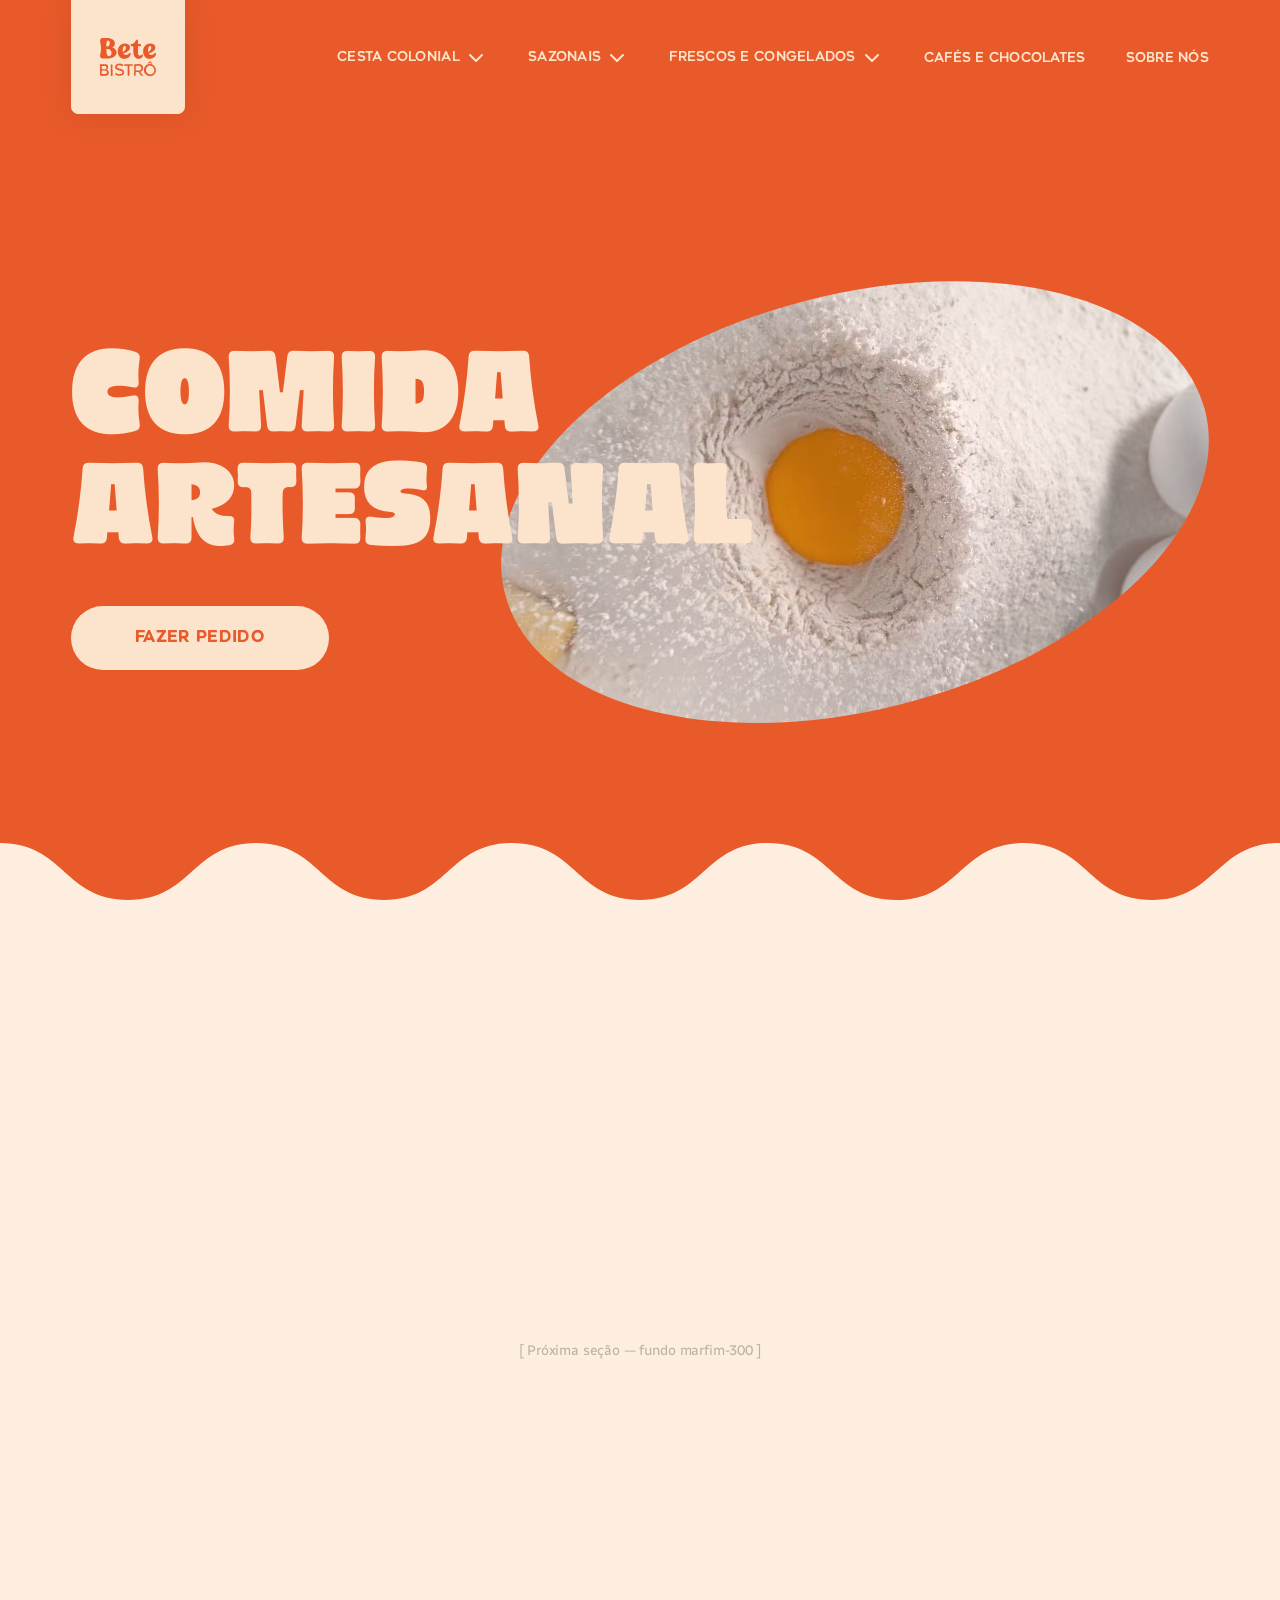
==== commit e5781a11: "Add files via upload" ====
--- a/index.html
+++ b/index.html
@@ -165,7 +165,10 @@
      ============================================================ -->
 <section class="hero" id="hero">
 
-  <h1 class="hero__title">Comida<br>Artesanal</h1>
+  <div class="hero__text">
+    <h1 class="hero__title">Comida<br>Artesanal</h1>
+    <a href="#fazer-pedido" class="btn-primary hero__cta">Fazer pedido</a>
+  </div>
 
   <div class="hero__video-shape">
     <video
@@ -182,8 +185,6 @@
     </video>
   </div>
 
-  <a href="#fazer-pedido" class="btn-primary hero__cta">Fazer pedido</a>
-
   <div class="hero__ondinha" aria-hidden="true">
     <picture>
       <source srcset="assets/svg/ondinha-mobile.svg" media="(max-width: 480px)">
--- a/styles.css
+++ b/styles.css
@@ -186,6 +186,7 @@
   width: 100%;
   height: 100%;
   display: block;
+  filter: drop-shadow(0 0 16px rgba(56, 18, 0, 0.12));   /* laranja-950 @ 12% */
 }
 
 /* Mobile: logo encolhe 12px quando a gaveta tá aberta */
@@ -375,6 +376,7 @@
   transform: scale(0.4);
   transition: transform 0.2s ease;
   z-index: 110;
+  filter: drop-shadow(0 0 16px rgba(56, 18, 0, 0.12));   /* laranja-950 @ 12% */
 }
 
 .menu-btn.is-visible {
@@ -701,22 +703,25 @@
   min-height: 100vh;
   background: var(--color-laranja-500);
   padding:
-    calc(var(--logo-size) + 80px)    /* top: logo + 80px de respiro */
+    calc(var(--logo-size) + 80px)    /* top: logo + 80px */
     var(--header-padding)
     clamp(80px, 10vh, 140px);        /* bottom: respiro pra ondinha */
   display: grid;
-  grid-template-columns: minmax(0, 1fr) minmax(0, 1.5fr);
-  grid-template-rows: auto 1fr;
-  grid-template-areas:
-    "title  video"
-    "cta    video";
+  grid-template-columns: minmax(0, 1fr) minmax(0, 1.75fr);
   column-gap: clamp(16px, 2vw, 40px);
-  row-gap: 48px;                     /* entre título e botão (desktop) */
-  align-items: start;
+  align-items: center;               /* texto+botão e vídeo centralizados vertical no mesmo eixo */
+}
+
+.hero__text {
+  display: flex;
+  flex-direction: column;
+  align-items: flex-start;
+  gap: 48px;                         /* entre título e botão (desktop) */
+  position: relative;
+  z-index: 2;                        /* na frente do vídeo */
 }
 
 .hero__title {
-  grid-area: title;
   font-family: var(--font-titulo);
   font-weight: 800;
   /* Hero size fluido: 48px mobile → 96px tablet → 120px desktop */
@@ -727,17 +732,11 @@
   margin: 0;
 }
 
-.hero__cta {
-  grid-area: cta;
-  justify-self: start;
-}
-
 .hero__video-shape {
-  grid-area: video;
   position: relative;
+  z-index: 1;
   aspect-ratio: 737 / 460;
   width: 100%;
-  align-self: center;                /* vídeo centralizado vertical no hero */
 }
 
 .hero__video {
@@ -753,6 +752,7 @@
   bottom: 0;
   left: 0;
   right: 0;
+  background: var(--color-marfim-300);
   line-height: 0;
   pointer-events: none;
 }
@@ -762,32 +762,35 @@
   display: block;
 }
 
-/* HERO — MOBILE (stack vertical com gaps específicos: 48/12/48) */
+/* HERO — MOBILE (stack vertical: title → video → cta, gaps 12/48) */
 @media (max-width: 768px) {
   .hero {
     grid-template-columns: 1fr;
-    grid-template-rows: auto auto auto;
-    grid-template-areas:
-      "title"
-      "video"
-      "cta";
+    align-items: stretch;
     padding-top: calc(var(--logo-size) + 48px);   /* logo + 48px */
-    row-gap: 0;                                    /* gaps controlados por margin */
     text-align: center;
   }
 
+  /* hero__text "desaparece" no mobile pra os filhos virarem direct children
+     do grid, permitindo reordenar com `order` (título → vídeo → botão) */
+  .hero__text {
+    display: contents;
+  }
+
   .hero__title {
-    margin: 0 0 12px 0;                            /* 12px até o vídeo */
+    order: 1;
+    margin: 0 0 12px 0;             /* 12px até o vídeo */
     text-align: center;
   }
 
   .hero__video-shape {
-    margin-bottom: 48px;                           /* 48px até o botão */
-    align-self: auto;
+    order: 2;
+    margin-bottom: 48px;             /* 48px até o botão */
   }
 
   .hero__cta {
-    justify-self: stretch;
+    order: 3;
+    align-self: stretch;
   }
 }
 
@@ -828,26 +831,27 @@
   cursor: pointer;
   white-space: nowrap;
   transition:
-    transform 0.2s ease,
     background 0.2s ease,
     color 0.2s ease;
 }
 
 .btn-primary:hover {
-  transform: scale(1.06);
   background: var(--color-laranja-300);
   color: var(--color-marfim-300);
 }
 
-.btn-primary:active {
-  transform: scale(0.96);
-}
-
-/* Mobile: altura menor, largura total */
+/* Tablet: altura e padding reduzidos */
+@media (max-width: 1024px) {
+  .btn-primary {
+    height: 52px;
+    padding: 0 52px;
+  }
+}
+
+/* Mobile: largura total, sem padding lateral (herda 52px de altura do tablet) */
 @media (max-width: 768px) {
   .btn-primary {
     width: 100%;
-    height: 52px;
     padding: 0;
   }
 }
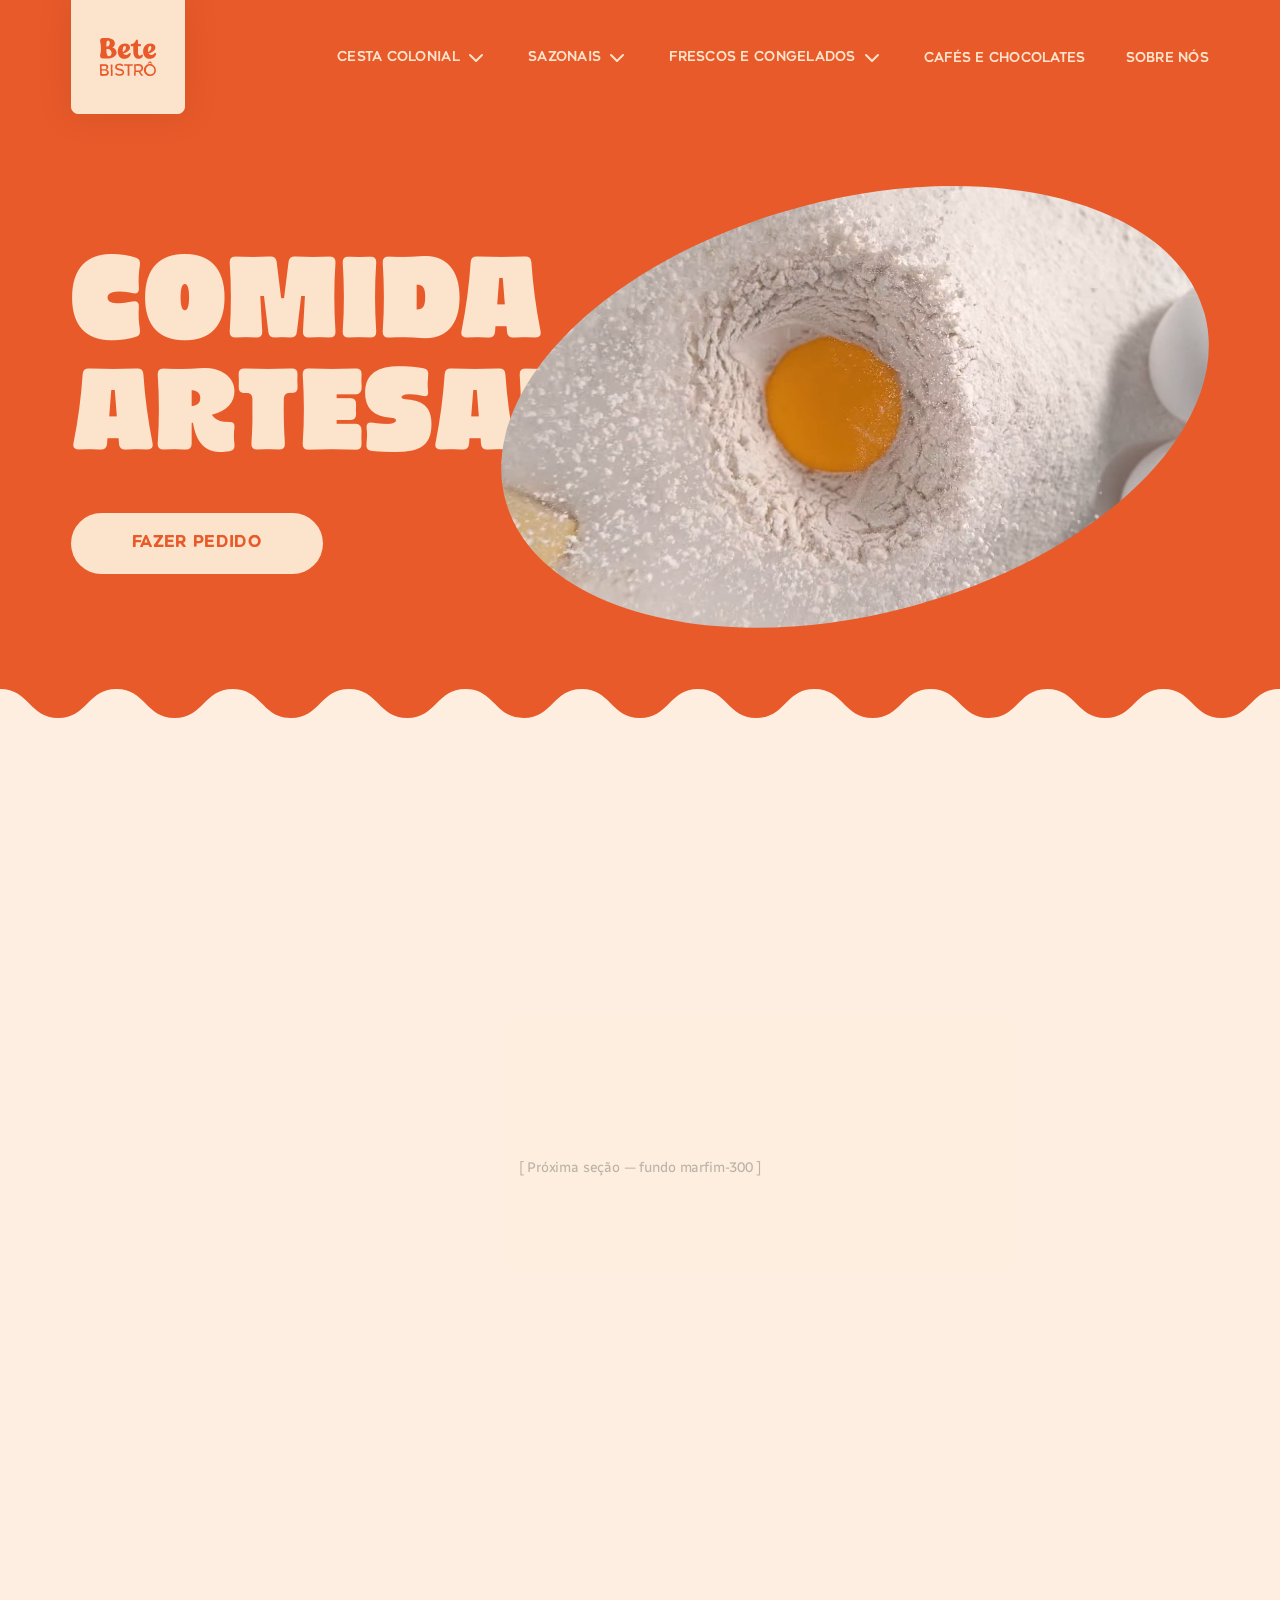
==== commit cda8ea4d: "Add files via upload" ====
--- a/index.html
+++ b/index.html
@@ -165,10 +165,7 @@
      ============================================================ -->
 <section class="hero" id="hero">
 
-  <div class="hero__text">
-    <h1 class="hero__title">Comida<br>Artesanal</h1>
-    <a href="#fazer-pedido" class="btn-primary hero__cta">Fazer pedido</a>
-  </div>
+  <h1 class="hero__title">Comida<br>Artesanal</h1>
 
   <div class="hero__video-shape">
     <video
@@ -185,6 +182,8 @@
     </video>
   </div>
 
+  <a href="#fazer-pedido" class="btn-primary hero__cta">Fazer pedido</a>
+
   <div class="hero__ondinha" aria-hidden="true">
     <picture>
       <source srcset="assets/svg/ondinha-mobile.svg" media="(max-width: 480px)">
--- a/styles.css
+++ b/styles.css
@@ -700,43 +700,37 @@
 .hero {
   position: relative;
   width: 100%;
-  min-height: 100vh;
   background: var(--color-laranja-500);
-  padding:
-    calc(var(--logo-size) + 80px)    /* top: logo + 80px */
-    var(--header-padding)
-    clamp(80px, 10vh, 140px);        /* bottom: respiro pra ondinha */
-  display: grid;
-  grid-template-columns: minmax(0, 1fr) minmax(0, 1.75fr);
-  column-gap: clamp(16px, 2vw, 40px);
-  align-items: center;               /* texto+botão e vídeo centralizados vertical no mesmo eixo */
-}
-
-.hero__text {
+  overflow-x: hidden;                  /* rede de segurança em viewports < 360 */
+
+  /* Mobile default: flex column, ordem DOM natural (title → video → cta) */
   display: flex;
   flex-direction: column;
-  align-items: flex-start;
-  gap: 48px;                         /* entre título e botão (desktop) */
-  position: relative;
-  z-index: 2;                        /* na frente do vídeo */
+  align-items: stretch;
+  text-align: center;
+
+  padding-top: calc(var(--logo-size) + 48px);
+  padding-left: var(--header-padding);
+  padding-right: var(--header-padding);
+  padding-bottom: clamp(60px, 8vh, 100px);
 }
 
 .hero__title {
   font-family: var(--font-titulo);
   font-weight: 800;
-  /* Hero size fluido: 48px mobile → 96px tablet → 120px desktop */
-  font-size: clamp(48px, 32px + 6vw, 120px);
+  /* Curva passa por (375, 48) e (1440, 120). Em 320 cabe gracioso (~44px) */
+  font-size: clamp(40px, 22.64px + 6.76vw, 120px);
   line-height: 1.03;
   color: var(--color-marfim-500);
   text-transform: uppercase;
-  margin: 0;
+  margin: 0 0 12px 0;
 }
 
 .hero__video-shape {
   position: relative;
-  z-index: 1;
   aspect-ratio: 737 / 460;
   width: 100%;
+  margin: 0 0 48px 0;
 }
 
 .hero__video {
@@ -747,12 +741,16 @@
   clip-path: url(#hero-shape);
 }
 
+.hero__cta {
+  /* btn-primary já controla largura e altura no mobile */
+}
+
 .hero__ondinha {
   position: absolute;
   bottom: 0;
   left: 0;
   right: 0;
-  background: var(--color-marfim-300);
+  background: var(--color-marfim-300);   /* aparece nas "mordidas" transparentes */
   line-height: 0;
   pointer-events: none;
 }
@@ -762,35 +760,43 @@
   display: block;
 }
 
-/* HERO — MOBILE (stack vertical: title → video → cta, gaps 12/48) */
-@media (max-width: 768px) {
+/* ---------- DESKTOP (≥ 769px) ----------
+   Grid 2-col com grid-template-areas. Reorganiza visualmente sem mexer no DOM.
+   align-items: center + row-gap 48 + align-self end/start nos textos =
+   título e botão colados pelo gap, vídeo centralizado no mesmo eixo do conjunto. */
+@media (min-width: 769px) {
   .hero {
-    grid-template-columns: 1fr;
-    align-items: stretch;
-    padding-top: calc(var(--logo-size) + 48px);   /* logo + 48px */
-    text-align: center;
-  }
-
-  /* hero__text "desaparece" no mobile pra os filhos virarem direct children
-     do grid, permitindo reordenar com `order` (título → vídeo → botão) */
-  .hero__text {
-    display: contents;
+    display: grid;
+    grid-template-columns: minmax(0, 1fr) minmax(0, 1.75fr);
+    grid-template-areas:
+      "title video"
+      "cta   video";
+    column-gap: clamp(16px, 2vw, 40px);
+    row-gap: 48px;                     /* distância entre título e botão */
+    align-items: center;
+    text-align: left;
+
+    /* Gap logo→título fluido: 48px (768) → 80px (1440) */
+    padding-top: calc(var(--logo-size) + clamp(48px, 11px + 4.76vw, 80px));
+    padding-bottom: clamp(80px, 10vh, 140px);
   }
 
   .hero__title {
-    order: 1;
-    margin: 0 0 12px 0;             /* 12px até o vídeo */
-    text-align: center;
+    grid-area: title;
+    align-self: end;                   /* cola no fundo da row 1 */
+    margin: 0;
   }
 
   .hero__video-shape {
-    order: 2;
-    margin-bottom: 48px;             /* 48px até o botão */
+    grid-area: video;
+    align-self: center;
+    margin: 0;
   }
 
   .hero__cta {
-    order: 3;
-    align-self: stretch;
+    grid-area: cta;
+    align-self: start;                 /* cola no topo da row 2 */
+    justify-self: start;
   }
 }
 
@@ -818,8 +824,9 @@
   display: inline-flex;
   align-items: center;
   justify-content: center;
-  height: 64px;
-  padding: 0 64px;
+  /* Height fluida: 52 (até 768) → 64 (em 1440+). Em mobile (≤768) cap em 52 */
+  height: clamp(52px, 38px + 1.8vw, 64px);
+  padding: 0 clamp(52px, 38px + 1.8vw, 64px);
   font-family: var(--font-subtitulo);
   font-weight: 900;
   font-size: 16px;
@@ -840,15 +847,7 @@
   color: var(--color-marfim-300);
 }
 
-/* Tablet: altura e padding reduzidos */
-@media (max-width: 1024px) {
-  .btn-primary {
-    height: 52px;
-    padding: 0 52px;
-  }
-}
-
-/* Mobile: largura total, sem padding lateral (herda 52px de altura do tablet) */
+/* Mobile: largura total, sem padding lateral (height fluida ainda aplica, fica em 52) */
 @media (max-width: 768px) {
   .btn-primary {
     width: 100%;
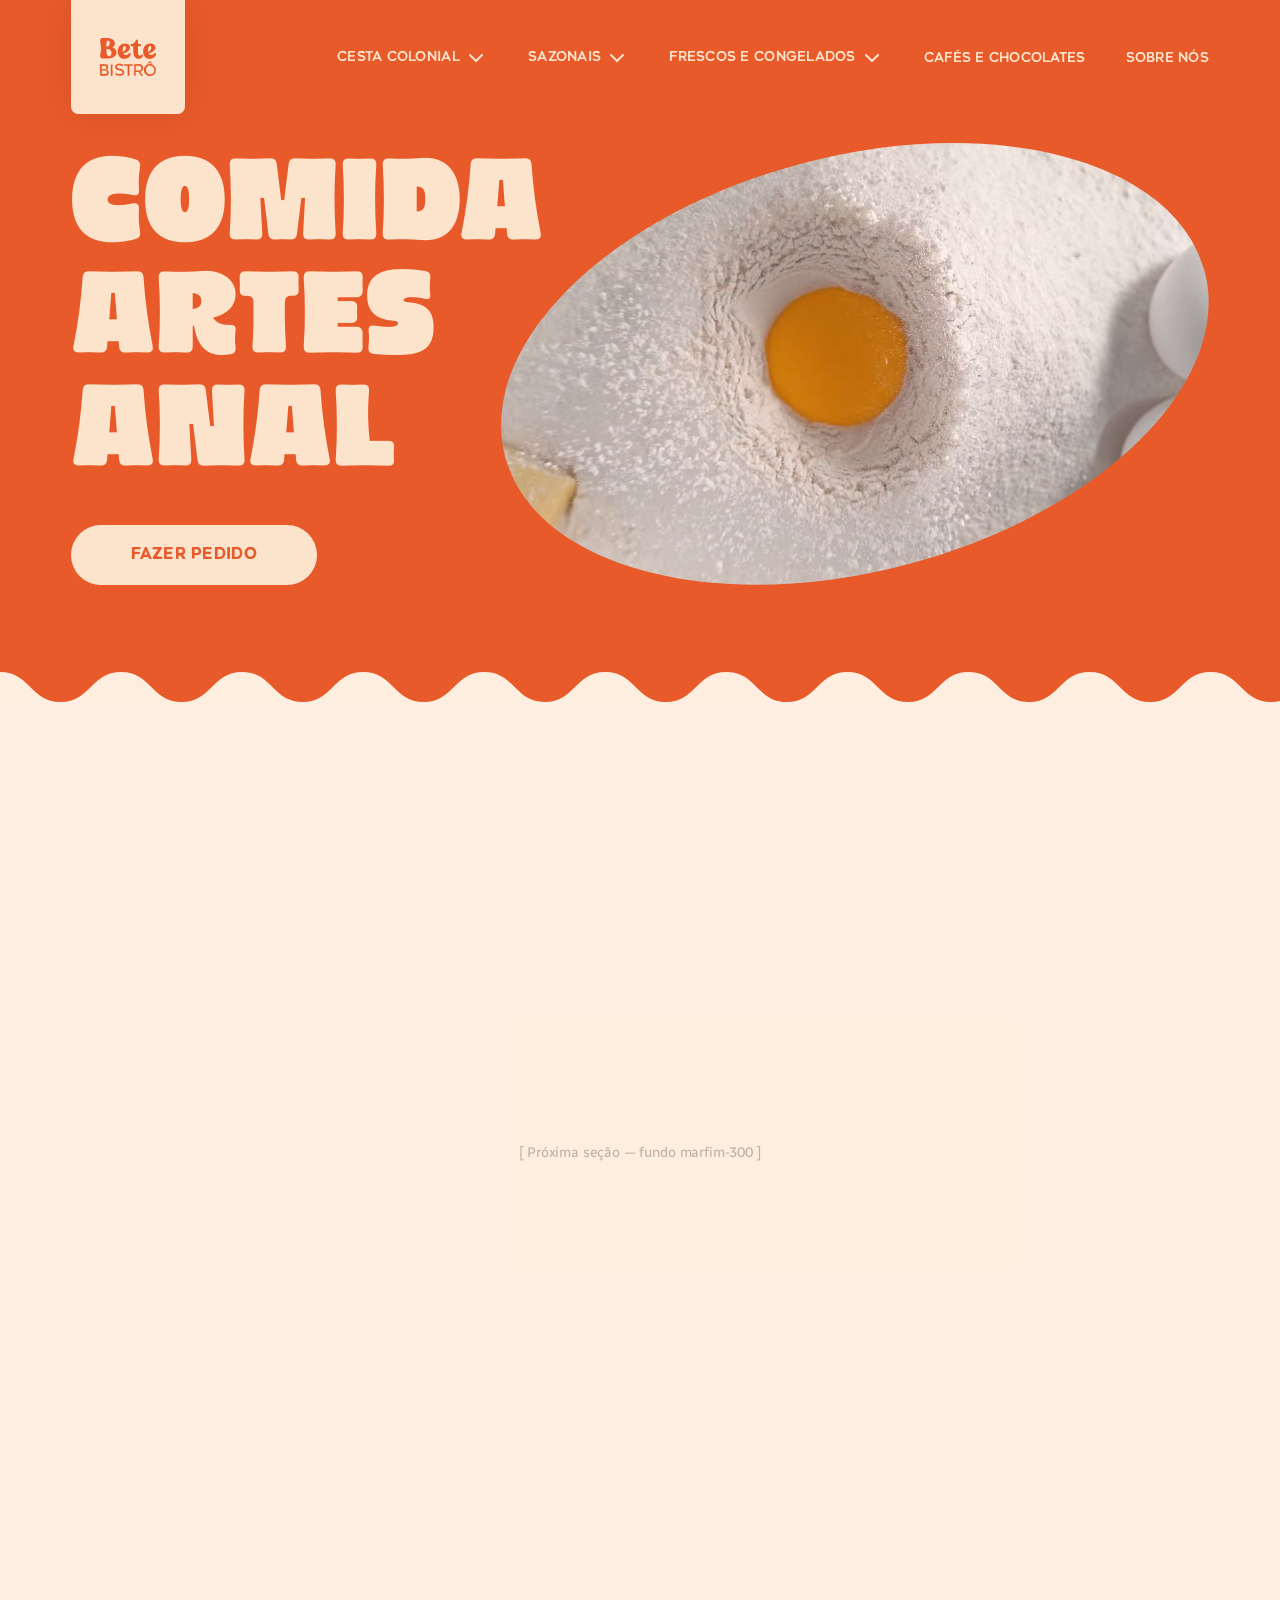
==== commit d68677ac: "Add files via upload" ====
--- a/index.html
+++ b/index.html
@@ -165,7 +165,10 @@
      ============================================================ -->
 <section class="hero" id="hero">
 
-  <h1 class="hero__title">Comida<br>Artesanal</h1>
+  <h1 class="hero__title">
+    Comida<br>
+    <span class="hero__title-rotator" aria-live="polite">Artesanal</span>
+  </h1>
 
   <div class="hero__video-shape">
     <video
@@ -184,13 +187,7 @@
 
   <a href="#fazer-pedido" class="btn-primary hero__cta">Fazer pedido</a>
 
-  <div class="hero__ondinha" aria-hidden="true">
-    <picture>
-      <source srcset="assets/svg/ondinha-mobile.svg" media="(max-width: 480px)">
-      <source srcset="assets/svg/ondinha-tablet.svg" media="(max-width: 1024px)">
-      <img src="assets/svg/ondinha-desktop.svg" alt="">
-    </picture>
-  </div>
+  <div class="hero__ondinha" aria-hidden="true"></div>
 
 </section>
 
--- a/styles.css
+++ b/styles.css
@@ -701,7 +701,7 @@
   position: relative;
   width: 100%;
   background: var(--color-laranja-500);
-  overflow-x: hidden;                  /* rede de segurança em viewports < 360 */
+  overflow: hidden;                    /* corta o vídeo do parallax + rede pra título estourar */
 
   /* Mobile default: flex column, ordem DOM natural (title → video → cta) */
   display: flex;
@@ -709,28 +709,90 @@
   align-items: stretch;
   text-align: center;
 
-  padding-top: calc(var(--logo-size) + 48px);
+  /* Respiro top — curva quebrada (Figma): 40 (360) → 48 (1024) → 16 (1440).
+     min() de 2 clamps faz a transição na intersecção (1024). */
+  padding-top: calc(var(--logo-size) + min(
+    clamp(40px, 35.66px + 1.205vw, 48px),
+    clamp(16px, 126.74px - 7.69vw, 48px)
+  ));
+
+  /* Respiro bottom VISUAL (Figma): 72 (360) → 100 (1024) → 80 (1440).
+     + altura aproximada da ondinha (não conta no Figma, é "divisor"). */
+  padding-bottom: calc(
+    min(
+      clamp(72px, 56.82px + 4.217vw, 100px),
+      clamp(80px, 149.23px - 4.808vw, 100px)
+    )
+    + clamp(14px, 9px + 1.61vw, 32px)
+  );
+
   padding-left: var(--header-padding);
   padding-right: var(--header-padding);
-  padding-bottom: clamp(60px, 8vh, 100px);
 }
 
 .hero__title {
+  position: relative;
+  z-index: 2;                          /* na frente do vídeo */
   font-family: var(--font-titulo);
   font-weight: 800;
-  /* Curva passa por (375, 48) e (1440, 120). Em 320 cabe gracioso (~44px) */
-  font-size: clamp(40px, 22.64px + 6.76vw, 120px);
+  /* Curva passa por (360, 48) e (1440, 120). Em 375 ≈ 49. Em 320 ≈ 45 (overflow-x cuida) */
+  font-size: clamp(40px, 24px + 6.67vw, 120px);
   line-height: 1.03;
   color: var(--color-marfim-500);
   text-transform: uppercase;
-  margin: 0 0 12px 0;
+  /* Gap mobile título→vídeo (Figma): 16px */
+  margin: 0 0 16px 0;
+}
+
+/* ---------- ROTATOR DO TÍTULO (palavra que muda) ----------
+   Cada caractere vira <span class="hero__title-char">. Cascata via --char-i (set no JS).
+   Entrada: sobe + fade in. Saída: sobe + fade out. */
+.hero__title-rotator {
+  display: inline-block;
+}
+
+.hero__title-char {
+  display: inline-block;
+  white-space: pre;                    /* preserva espaços (não-quebráveis) */
+}
+
+.hero__title-char:not(.is-leaving) {
+  animation: hero-char-in 600ms cubic-bezier(0.22, 1, 0.36, 1) backwards;
+  animation-delay: calc(var(--char-i, 0) * 40ms);
+}
+
+.hero__title-char.is-leaving {
+  animation: hero-char-out 500ms cubic-bezier(0.7, 0, 0.84, 0) forwards;
+  animation-delay: calc(var(--char-i, 0) * 40ms);
+}
+
+@keyframes hero-char-in {
+  from { transform: translateY(40%); opacity: 0; }
+  60%  { opacity: 1; }
+  to   { transform: translateY(0);    opacity: 1; }
+}
+
+@keyframes hero-char-out {
+  from { transform: translateY(0);    opacity: 1; }
+  40%  { opacity: 0; }
+  to   { transform: translateY(-40%); opacity: 0; }
+}
+
+@media (prefers-reduced-motion: reduce) {
+  .hero__title-char,
+  .hero__title-char.is-leaving {
+    animation: none;
+  }
 }
 
 .hero__video-shape {
   position: relative;
+  z-index: 1;
   aspect-ratio: 737 / 460;
   width: 100%;
+  /* Gap mobile vídeo→botão (Figma): 48px */
   margin: 0 0 48px 0;
+  will-change: transform;              /* parallax — hint pro browser usar GPU */
 }
 
 .hero__video {
@@ -742,7 +804,9 @@
 }
 
 .hero__cta {
-  /* btn-primary já controla largura e altura no mobile */
+  position: relative;
+  z-index: 2;
+  /* btn-primary controla largura e altura */
 }
 
 .hero__ondinha {
@@ -750,20 +814,33 @@
   bottom: 0;
   left: 0;
   right: 0;
-  background: var(--color-marfim-300);   /* aparece nas "mordidas" transparentes */
-  line-height: 0;
+  /* Altura aproximada do SVG escalado em cada quebra (mobile 16 → desktop 32) */
+  height: clamp(14px, 9px + 1.61vw, 32px);
+  background-color: var(--color-marfim-300);   /* aparece nas "mordidas" transparentes */
+  background-image: url('assets/svg/ondinha-mobile.svg');
+  background-size: auto 100%;          /* altura 100%, largura proporcional ao SVG */
+  background-repeat: repeat-x;         /* tileia infinitamente — sem "flat" nas bordas */
+  background-position: 0 bottom;
+  z-index: 3;                          /* à frente de tudo no hero */
   pointer-events: none;
-}
-
-.hero__ondinha img {
-  width: 100%;
-  display: block;
+  will-change: background-position;
+}
+
+/* SVG maior em viewports maiores: ondas com tamanho proporcional ao Figma */
+@media (min-width: 481px) {
+  .hero__ondinha {
+    background-image: url('assets/svg/ondinha-tablet.svg');
+  }
+}
+
+@media (min-width: 1025px) {
+  .hero__ondinha {
+    background-image: url('assets/svg/ondinha-desktop.svg');
+  }
 }
 
 /* ---------- DESKTOP (≥ 769px) ----------
-   Grid 2-col com grid-template-areas. Reorganiza visualmente sem mexer no DOM.
-   align-items: center + row-gap 48 + align-self end/start nos textos =
-   título e botão colados pelo gap, vídeo centralizado no mesmo eixo do conjunto. */
+   Grid 2-col com grid-template-areas. Reorganiza visualmente sem mexer no DOM. */
 @media (min-width: 769px) {
   .hero {
     display: grid;
@@ -772,13 +849,10 @@
       "title video"
       "cta   video";
     column-gap: clamp(16px, 2vw, 40px);
-    row-gap: 48px;                     /* distância entre título e botão */
+    /* Gap desktop título→botão fluido: 32 → 48 (768 → 1440) */
+    row-gap: clamp(32px, 13.62px + 2.39vw, 48px);
     align-items: center;
     text-align: left;
-
-    /* Gap logo→título fluido: 48px (768) → 80px (1440) */
-    padding-top: calc(var(--logo-size) + clamp(48px, 11px + 4.76vw, 80px));
-    padding-bottom: clamp(80px, 10vh, 140px);
   }
 
   .hero__title {
@@ -824,12 +898,13 @@
   display: inline-flex;
   align-items: center;
   justify-content: center;
-  /* Height fluida: 52 (até 768) → 64 (em 1440+). Em mobile (≤768) cap em 52 */
-  height: clamp(52px, 38px + 1.8vw, 64px);
-  padding: 0 clamp(52px, 38px + 1.8vw, 64px);
+  /* Height fluido: 48 (≤768) → 64 (≥1440) */
+  height: clamp(48px, 29.72px + 2.38vw, 64px);
+  padding: 0 clamp(48px, 29.72px + 2.38vw, 64px);
   font-family: var(--font-subtitulo);
   font-weight: 900;
-  font-size: 16px;
+  /* Font fluido: 14 (≤768) → 16 (≥1440) */
+  font-size: clamp(14px, 11.71px + 0.298vw, 16px);
   letter-spacing: 0.02em;
   text-transform: uppercase;
   color: var(--color-laranja-500);
@@ -847,7 +922,7 @@
   color: var(--color-marfim-300);
 }
 
-/* Mobile: largura total, sem padding lateral (height fluida ainda aplica, fica em 52) */
+/* Mobile: largura total, sem padding lateral (altura fica em 48 pelo cap da clamp) */
 @media (max-width: 768px) {
   .btn-primary {
     width: 100%;
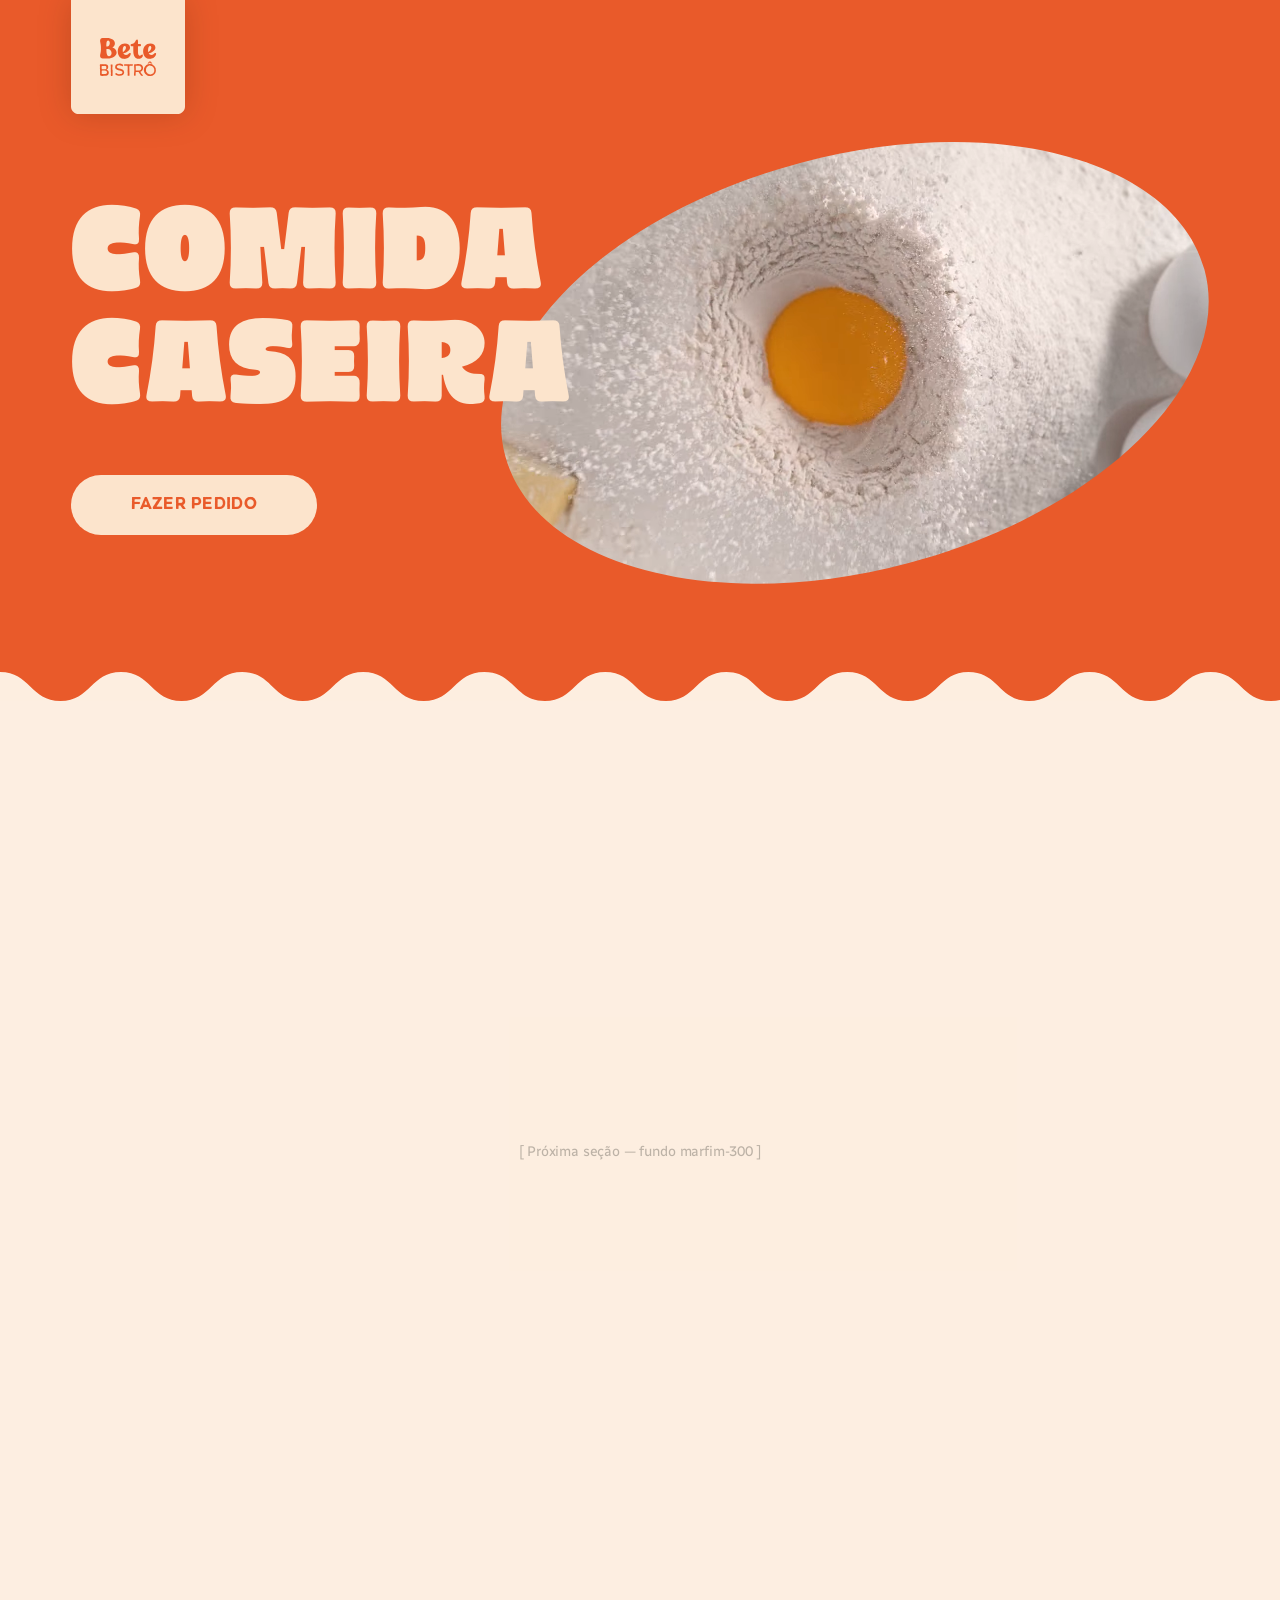
==== commit 2c2f2878: "Add files via upload" ====
--- a/index.html
+++ b/index.html
@@ -12,7 +12,7 @@
 <!-- ============================================================
      HEADER
      ============================================================ -->
-<header class="header" id="header">
+<header class="header is-collapsed" id="header">
 
   <!-- Logo -->
   <a href="/" class="header__logo" aria-label="Bete Bistrô — Página inicial">
@@ -73,7 +73,7 @@
   </nav>
 
   <!-- Botão menu (hamburguer/X) -->
-  <button class="menu-btn" id="menuBtn" aria-label="Abrir menu" aria-expanded="false" aria-controls="drawer">
+  <button class="menu-btn is-visible" id="menuBtn" aria-label="Abrir menu" aria-expanded="false" aria-controls="drawer">
     <span class="menu-btn__bg" aria-hidden="true"></span>
     <svg class="menu-btn__icon icon" viewBox="0 0 24 24" fill="none" aria-hidden="true">
       <line class="menu-btn__line menu-btn__line--top"    x1="3" y1="6"  x2="21" y2="6"  />
--- a/styles.css
+++ b/styles.css
@@ -186,7 +186,7 @@
   width: 100%;
   height: 100%;
   display: block;
-  filter: drop-shadow(0 0 16px rgba(56, 18, 0, 0.12));   /* laranja-950 @ 12% */
+  filter: drop-shadow(0 0 16px rgba(56, 18, 0, 0.20));   /* laranja-950 @ 20% */
 }
 
 /* Mobile: logo encolhe 12px quando a gaveta tá aberta */
@@ -211,7 +211,7 @@
 .header__nav-item {
   position: relative;
   margin-left: var(--scale-1000);  /* 40px */
-  transition: margin-left 0.45s cubic-bezier(0, 0.2, 0.35, 1);
+  transition: margin-left 0.30s cubic-bezier(0, 0.2, 0.35, 1);
 }
 
 .header__nav-item:first-child {
@@ -220,10 +220,10 @@
 
 /* Stagger expand pra margin-left — pequeno pra ser quase simultâneo */
 .header__nav-item:nth-child(1) { transition-delay: 0s; }
-.header__nav-item:nth-child(2) { transition-delay: 0.05s; }
-.header__nav-item:nth-child(3) { transition-delay: 0.1s; }
-.header__nav-item:nth-child(4) { transition-delay: 0.15s; }
-.header__nav-item:nth-child(5) { transition-delay: 0.2s; }
+.header__nav-item:nth-child(2) { transition-delay: 0.033s; }
+.header__nav-item:nth-child(3) { transition-delay: 0.066s; }
+.header__nav-item:nth-child(4) { transition-delay: 0.10s; }
+.header__nav-item:nth-child(5) { transition-delay: 0.133s; }
 
 .header__nav-link {
   font-family: var(--font-subtitulo);
@@ -239,14 +239,16 @@
   max-width: 300px;
   opacity: 1;
   transition:
-    letter-spacing 0.45s cubic-bezier(0, 0.2, 0.35, 1),
-    max-width 0.45s cubic-bezier(0, 0.2, 0.35, 1),
-    opacity 0.15s ease,
+    letter-spacing 0.30s cubic-bezier(0, 0.2, 0.35, 1),
+    max-width 0.30s cubic-bezier(0, 0.2, 0.35, 1),
+    opacity 0.10s ease,
     color 0.15s ease;
 }
 
-.header__nav-link:hover {
-  color: var(--color-laranja-300);
+@media (hover: hover) and (pointer: fine) {
+  .header__nav-link:hover {
+    color: var(--color-laranja-300);
+  }
 }
 
 /* Chevron do nav expandido (só itens com filhas) */
@@ -268,40 +270,40 @@
 
 /* Stagger expand — opacity volta primeiro (delay 0), depois letter-spacing e max-width */
 .header__nav-item:nth-child(1) .header__nav-link { transition-delay: 0s, 0s, 0s, 0s; }
-.header__nav-item:nth-child(2) .header__nav-link { transition-delay: 0.05s, 0.05s, 0.05s, 0s; }
-.header__nav-item:nth-child(3) .header__nav-link { transition-delay: 0.1s, 0.1s, 0.1s, 0s; }
-.header__nav-item:nth-child(4) .header__nav-link { transition-delay: 0.15s, 0.15s, 0.15s, 0s; }
-.header__nav-item:nth-child(5) .header__nav-link { transition-delay: 0.2s, 0.2s, 0.2s, 0s; }
+.header__nav-item:nth-child(2) .header__nav-link { transition-delay: 0.033s, 0.033s, 0.033s, 0s; }
+.header__nav-item:nth-child(3) .header__nav-link { transition-delay: 0.066s, 0.066s, 0.066s, 0s; }
+.header__nav-item:nth-child(4) .header__nav-link { transition-delay: 0.10s, 0.10s, 0.10s, 0s; }
+.header__nav-item:nth-child(5) .header__nav-link { transition-delay: 0.133s, 0.133s, 0.133s, 0s; }
 
 /* Collapsed state — nav some letra por letra, esquerda → direita */
 .header.is-collapsed .header__nav-item {
   margin-left: 0;
-  transition: margin-left 0.4s cubic-bezier(0.55, 0, 1, 0.3);
+  transition: margin-left 0.27s cubic-bezier(0.55, 0, 1, 0.3);
 }
 
 /* Stagger collapse pra margin-left */
 .header.is-collapsed .header__nav-item:nth-child(1) { transition-delay: 0s; }
-.header.is-collapsed .header__nav-item:nth-child(2) { transition-delay: 0.05s; }
-.header.is-collapsed .header__nav-item:nth-child(3) { transition-delay: 0.1s; }
-.header.is-collapsed .header__nav-item:nth-child(4) { transition-delay: 0.15s; }
-.header.is-collapsed .header__nav-item:nth-child(5) { transition-delay: 0.2s; }
+.header.is-collapsed .header__nav-item:nth-child(2) { transition-delay: 0.033s; }
+.header.is-collapsed .header__nav-item:nth-child(3) { transition-delay: 0.066s; }
+.header.is-collapsed .header__nav-item:nth-child(4) { transition-delay: 0.10s; }
+.header.is-collapsed .header__nav-item:nth-child(5) { transition-delay: 0.133s; }
 
 .header.is-collapsed .header__nav-link {
   letter-spacing: -0.5em;
   max-width: 0;
   opacity: 0;
   transition:
-    letter-spacing 0.4s cubic-bezier(0.55, 0, 1, 0.3),
-    max-width 0.4s cubic-bezier(0.55, 0, 1, 0.3),
-    opacity 0.15s ease 0.25s;
+    letter-spacing 0.27s cubic-bezier(0.55, 0, 1, 0.3),
+    max-width 0.27s cubic-bezier(0.55, 0, 1, 0.3),
+    opacity 0.10s ease 0.167s;
 }
 
 /* Stagger collapse — opacity só some no FIM (delay = duração das outras - duração do opacity) */
-.header.is-collapsed .header__nav-item:nth-child(1) .header__nav-link { transition-delay: 0s, 0s, 0.25s; }
-.header.is-collapsed .header__nav-item:nth-child(2) .header__nav-link { transition-delay: 0.05s, 0.05s, 0.30s; }
-.header.is-collapsed .header__nav-item:nth-child(3) .header__nav-link { transition-delay: 0.1s, 0.1s, 0.35s; }
-.header.is-collapsed .header__nav-item:nth-child(4) .header__nav-link { transition-delay: 0.15s, 0.15s, 0.40s; }
-.header.is-collapsed .header__nav-item:nth-child(5) .header__nav-link { transition-delay: 0.2s, 0.2s, 0.45s; }
+.header.is-collapsed .header__nav-item:nth-child(1) .header__nav-link { transition-delay: 0s, 0s, 0.167s; }
+.header.is-collapsed .header__nav-item:nth-child(2) .header__nav-link { transition-delay: 0.033s, 0.033s, 0.20s; }
+.header.is-collapsed .header__nav-item:nth-child(3) .header__nav-link { transition-delay: 0.066s, 0.066s, 0.233s; }
+.header.is-collapsed .header__nav-item:nth-child(4) .header__nav-link { transition-delay: 0.10s, 0.10s, 0.267s; }
+.header.is-collapsed .header__nav-item:nth-child(5) .header__nav-link { transition-delay: 0.133s, 0.133s, 0.30s; }
 
 
 /* ----- Dropdown no hover (nav expandido com filhas) ----- */
@@ -314,6 +316,7 @@
   background: var(--color-marfim-500);
   border-radius: var(--border-radius-large);
   padding: var(--scale-300) 0;
+  filter: drop-shadow(0 0 16px rgba(56, 18, 0, 0.20));   /* laranja-950 @ 20% — igual ao logo */
   opacity: 0;
   visibility: hidden;
   transform: translateY(-8px) scale(0.96);
@@ -346,8 +349,10 @@
   transition: color 0.15s ease;
 }
 
-.header__dropdown a:hover {
-  color: var(--color-laranja-300);
+@media (hover: hover) and (pointer: fine) {
+  .header__dropdown a:hover {
+    color: var(--color-laranja-500);
+  }
 }
 
 /* Dropdowns escondidos no estado collapsed (já tem a gaveta) */
@@ -376,7 +381,7 @@
   transform: scale(0.4);
   transition: transform 0.2s ease;
   z-index: 110;
-  filter: drop-shadow(0 0 16px rgba(56, 18, 0, 0.12));   /* laranja-950 @ 12% */
+  filter: drop-shadow(0 0 16px rgba(56, 18, 0, 0.20));   /* laranja-950 @ 20% */
 }
 
 .menu-btn.is-visible {
@@ -385,9 +390,11 @@
   transform: scale(1);
 }
 
-.menu-btn.is-visible:hover,
-.menu-btn.is-visible.is-open:hover {
-  transform: scale(1.06);
+@media (hover: hover) and (pointer: fine) {
+  .menu-btn.is-visible:hover,
+  .menu-btn.is-visible.is-open:hover {
+    transform: scale(1.06);
+  }
 }
 
 .menu-btn.is-visible:active,
@@ -456,12 +463,12 @@
 
 .menu-btn.is-appearing {
   visibility: visible;
-  animation: menuAppear 0.4s cubic-bezier(0.34, 1.56, 0.64, 1) forwards;
+  animation: menuAppear 0.27s cubic-bezier(0.34, 1.56, 0.64, 1) forwards;
 }
 
 .menu-btn.is-disappearing {
   visibility: visible;
-  animation: menuDisappear 0.4s cubic-bezier(0.6, -0.55, 0.735, 0.045) forwards;
+  animation: menuDisappear 0.27s cubic-bezier(0.6, -0.55, 0.735, 0.045) forwards;
 }
 
 
@@ -500,6 +507,7 @@
   background: var(--color-marfim-500);
   border-radius: var(--drawer-radius);
   padding: var(--scale-400) 0;  /* 16px vertical (era 12px) */
+  filter: drop-shadow(0 0 16px rgba(56, 18, 0, 0.20));   /* laranja-950 @ 20% — igual ao logo/btn */
   opacity: 0;
   visibility: hidden;
   transform: scale(0);
@@ -567,8 +575,10 @@
   transition: color 0.15s ease;
 }
 
-.drawer__row:hover {
-  color: var(--color-laranja-300);
+@media (hover: hover) and (pointer: fine) {
+  .drawer__row:hover {
+    color: var(--color-laranja-500);
+  }
 }
 
 .drawer__label {
@@ -631,8 +641,10 @@
   transition: color 0.15s ease;
 }
 
-.drawer__sublink:hover {
-  color: var(--color-laranja-300);
+@media (hover: hover) and (pointer: fine) {
+  .drawer__sublink:hover {
+    color: var(--color-laranja-500);
+  }
 }
 
 .drawer__sublink--all {
@@ -676,7 +688,21 @@
     max-width: none;
     max-height: calc(100vh - ((var(--logo-size) - var(--icon-size)) / 2 + var(--icon-size) + var(--drawer-gap)) - var(--header-padding));
     padding: var(--scale-400) 0;
-  }
+    filter: none;                        /* sem sombra no mobile */
+  }
+}
+
+
+/* ============================================================
+   NO-ANIM — desliga transitions/animations temporariamente
+   Usado no init do JS pra ajustar estado sem animação visível.
+   ============================================================ */
+.no-anim,
+.no-anim *,
+.no-anim *::before,
+.no-anim *::after {
+  transition: none !important;
+  animation: none !important;
 }
 
 
@@ -746,36 +772,66 @@
 
 /* ---------- ROTATOR DO TÍTULO (palavra que muda) ----------
    Cada caractere vira <span class="hero__title-char">. Cascata via --char-i (set no JS).
-   Entrada: sobe + fade in. Saída: sobe + fade out. */
+   Padrão de animação: COLAPSAR (mesmo do menu desktop) — max-width + opacity.
+   Easing também igual: ease-out na expansão, ease-in no colapso. */
 .hero__title-rotator {
   display: inline-block;
+  white-space: nowrap;                 /* não quebra entre chars (que são inline-block) */
 }
 
 .hero__title-char {
   display: inline-block;
+  overflow: hidden;                    /* esconde o char enquanto max-width tá colapsado */
   white-space: pre;                    /* preserva espaços (não-quebráveis) */
+  vertical-align: baseline;
+  /* Espaço pro acento (ó, â, etc) caber dentro do box do overflow:hidden.
+     Margin negativo compensa pra não empurrar a linha. */
+  padding-top: 0.2em;
+  margin-top: -0.2em;
 }
 
 .hero__title-char:not(.is-leaving) {
-  animation: hero-char-in 600ms cubic-bezier(0.22, 1, 0.36, 1) backwards;
-  animation-delay: calc(var(--char-i, 0) * 40ms);
+  animation-name: hero-char-expand-width, hero-char-fade-in;
+  animation-duration: 400ms, 300ms;
+  animation-timing-function: cubic-bezier(0, 0.2, 0.35, 1), ease-out;
+  animation-fill-mode: backwards, backwards;
+  /* max-width cresce de cara; opacity começa 100ms depois e termina junto (em 400ms total) */
+  animation-delay:
+    calc(var(--char-i, 0) * 30ms),
+    calc(var(--char-i, 0) * 30ms + 100ms);
 }
 
 .hero__title-char.is-leaving {
-  animation: hero-char-out 500ms cubic-bezier(0.7, 0, 0.84, 0) forwards;
-  animation-delay: calc(var(--char-i, 0) * 40ms);
-}
-
-@keyframes hero-char-in {
-  from { transform: translateY(40%); opacity: 0; }
-  60%  { opacity: 1; }
-  to   { transform: translateY(0);    opacity: 1; }
-}
-
-@keyframes hero-char-out {
-  from { transform: translateY(0);    opacity: 1; }
-  40%  { opacity: 0; }
-  to   { transform: translateY(-40%); opacity: 0; }
+  animation-name: hero-char-collapse-width, hero-char-fade-out;
+  animation-duration: 400ms, 120ms;
+  animation-timing-function: cubic-bezier(0.55, 0, 1, 0.3), linear;
+  animation-fill-mode: forwards, forwards;
+  /* Cascata REVERSA (do último char pro primeiro) — acompanha o colapso visual,
+     que comprime a palavra pra esquerda. Char da direita some primeiro.
+     Opacity SÓ começa em 70% do colapso pra deixar o movimento aparecer antes. */
+  animation-delay:
+    calc((var(--char-count, 1) - 1 - var(--char-i, 0)) * 30ms),
+    calc((var(--char-count, 1) - 1 - var(--char-i, 0)) * 30ms + 280ms);
+}
+
+@keyframes hero-char-expand-width {
+  from { max-width: 0; }
+  to   { max-width: 2em; }
+}
+
+@keyframes hero-char-collapse-width {
+  from { max-width: 2em; }
+  to   { max-width: 0; }
+}
+
+@keyframes hero-char-fade-in {
+  from { opacity: 0; }
+  to   { opacity: 1; }
+}
+
+@keyframes hero-char-fade-out {
+  from { opacity: 1; }
+  to   { opacity: 0; }
 }
 
 @media (prefers-reduced-motion: reduce) {
@@ -917,9 +973,11 @@
     color 0.2s ease;
 }
 
-.btn-primary:hover {
-  background: var(--color-laranja-300);
-  color: var(--color-marfim-300);
+@media (hover: hover) and (pointer: fine) {
+  .btn-primary:hover {
+    background: var(--color-laranja-300);
+    color: var(--color-marfim-300);
+  }
 }
 
 /* Mobile: largura total, sem padding lateral (altura fica em 48 pelo cap da clamp) */
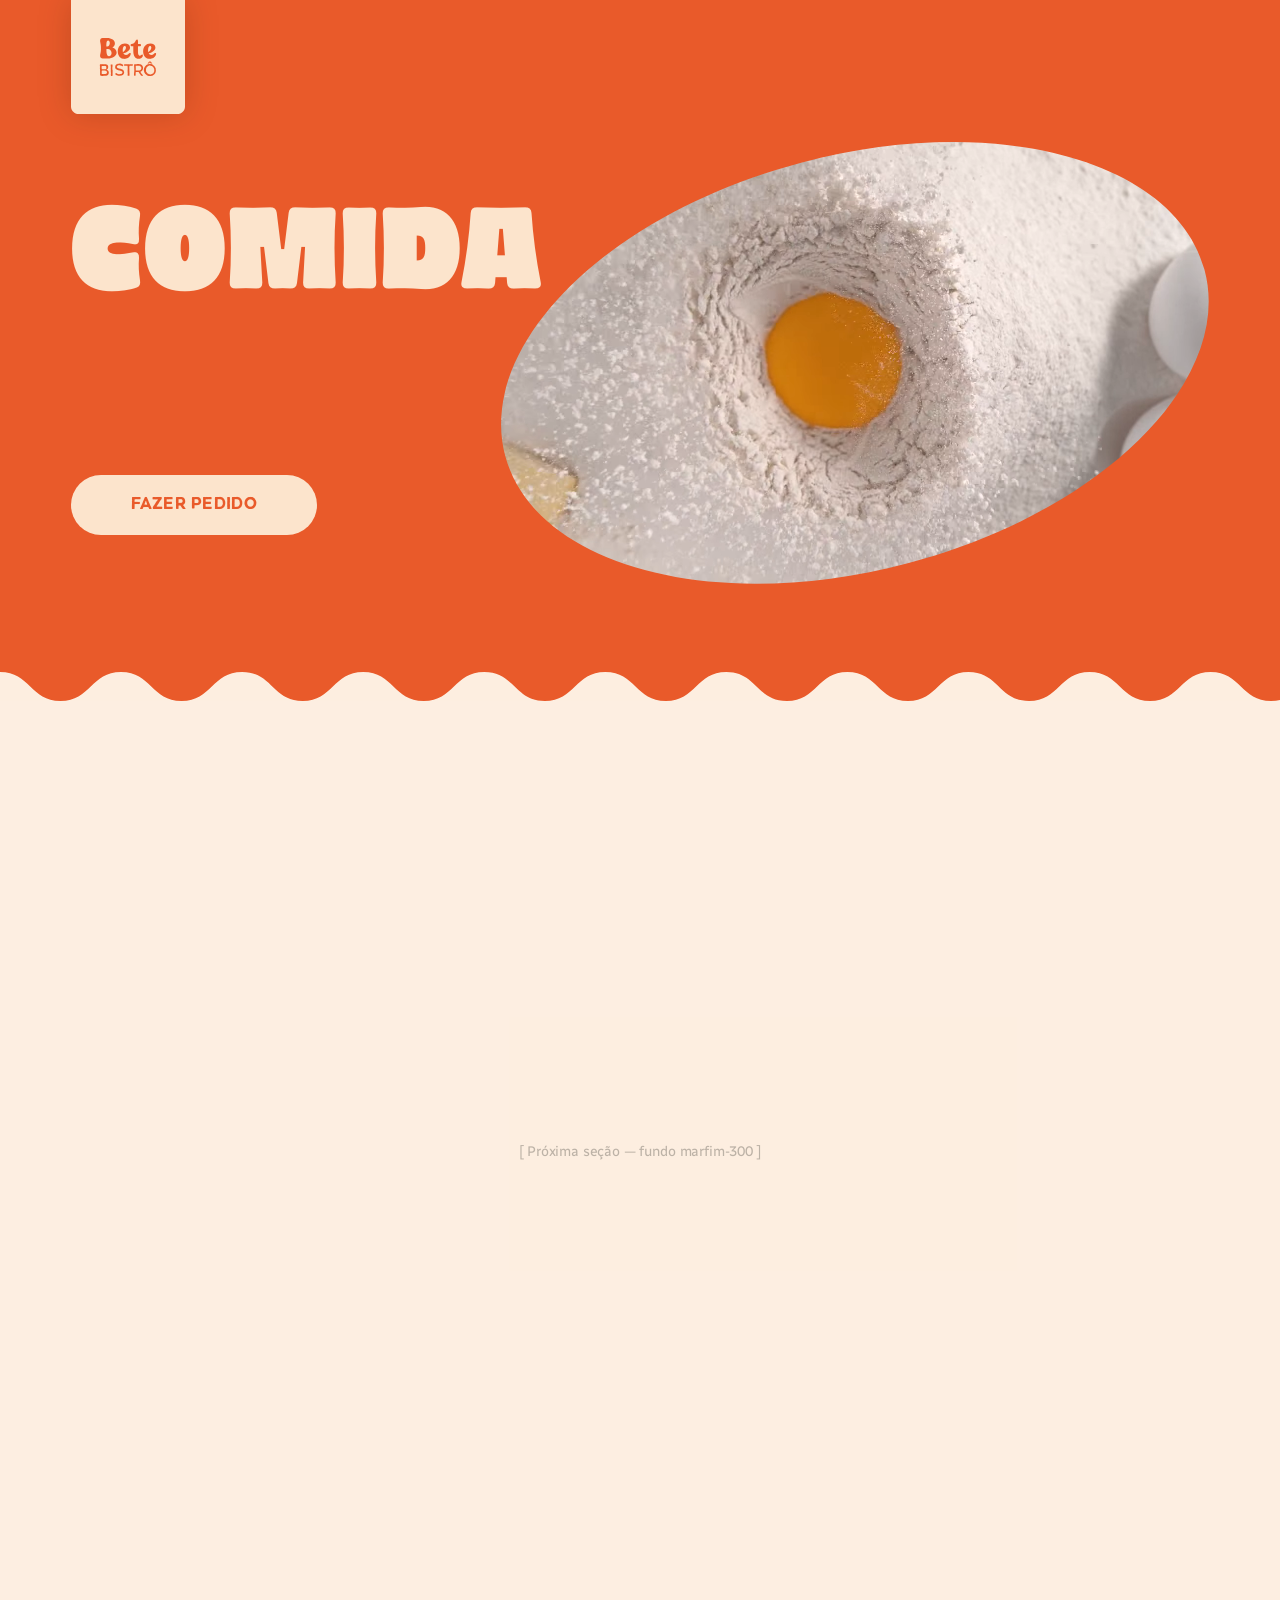
==== commit e86dc24b: "Add files via upload" ====
--- a/index.html
+++ b/index.html
@@ -83,6 +83,15 @@
   </button>
 
 </header>
+
+<!-- Síncrono: remove o estado collapsed default em desktop top, antes do primeiro paint.
+     Em mobile/tablet/scrolled, mantém o estado collapsed (que é o default no HTML). -->
+<script>
+  if (window.innerWidth > 1200 && window.scrollY <= 100) {
+    document.getElementById('header').classList.remove('is-collapsed');
+    document.getElementById('menuBtn').classList.remove('is-visible');
+  }
+</script>
 
 
 <!-- ============================================================
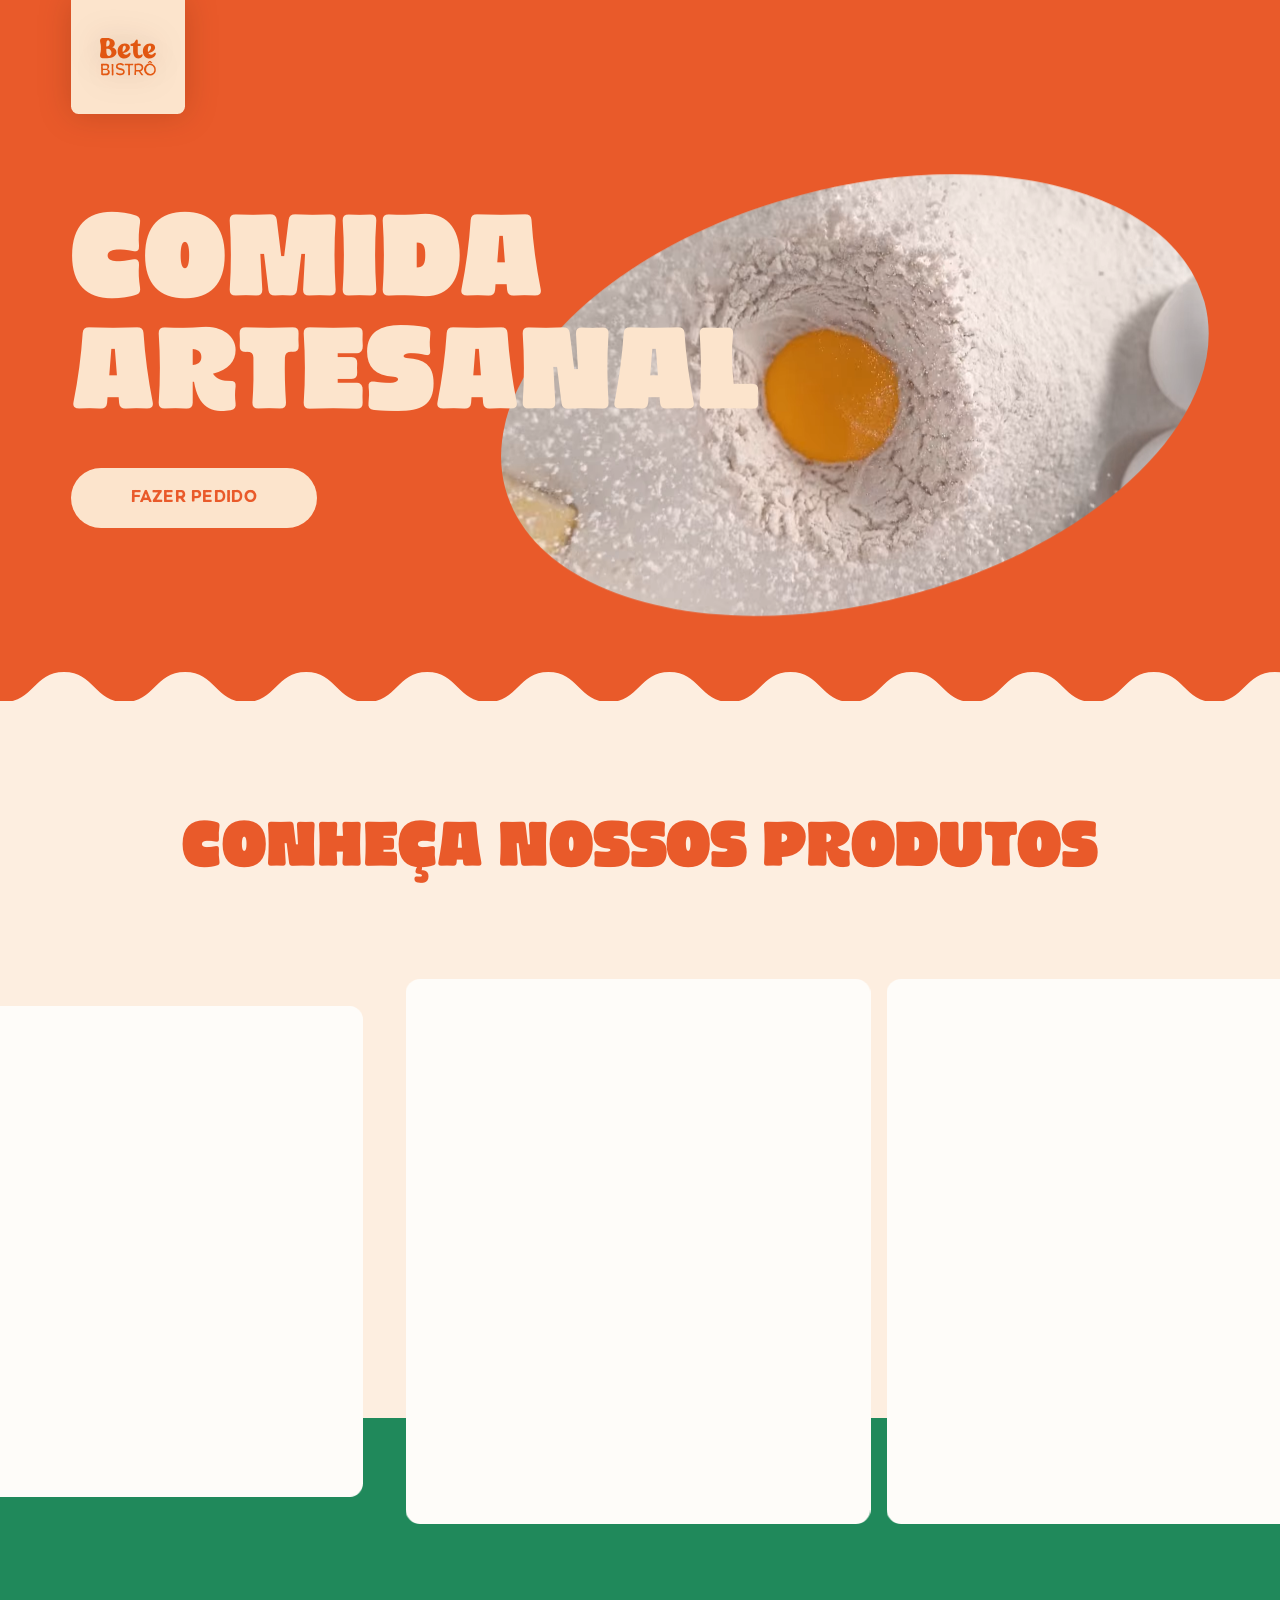
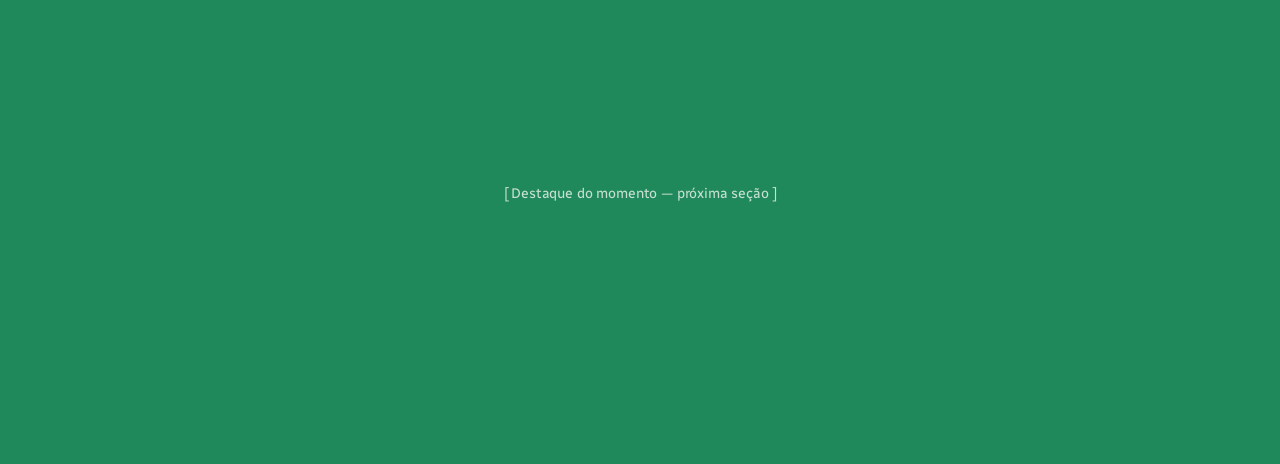
==== commit a003d506: "Add files via upload" ====
--- a/index.html
+++ b/index.html
@@ -7,16 +7,20 @@
   <link rel="stylesheet" href="tokens.css">
   <link rel="stylesheet" href="styles.css">
 </head>
-<body>
+<body data-page="home">
 
 <!-- ============================================================
      HEADER
      ============================================================ -->
 <header class="header is-collapsed" id="header">
 
-  <!-- Logo -->
+  <!-- Logo (3 peças pra animação de entrada na home) -->
   <a href="/" class="header__logo" aria-label="Bete Bistrô — Página inicial">
-    <img src="assets/svg/logo.svg" alt="Bete Bistrô" width="120" height="120">
+    <div class="logo-anim" id="logoAnim">
+      <div class="logo-anim__piece logo-anim__rect"></div>
+      <img class="logo-anim__piece logo-anim__bete" src="assets/svg/logo-bete.svg" alt="" aria-hidden="true">
+      <img class="logo-anim__piece logo-anim__bistro" src="assets/svg/logo-bistro.svg" alt="" aria-hidden="true">
+    </div>
   </a>
 
   <!-- Nav expandido (desktop largo) -->
@@ -89,6 +93,9 @@
 <script>
   if (window.innerWidth > 1200 && window.scrollY <= 100) {
     document.getElementById('header').classList.remove('is-collapsed');
+    document.getElementById('menuBtn').classList.remove('is-visible');
+  } else if (document.body.getAttribute('data-page') === 'home') {
+    /* Mobile/tablet home: esconde o btn pra animar junto com o logo */
     document.getElementById('menuBtn').classList.remove('is-visible');
   }
 </script>
@@ -202,10 +209,47 @@
 
 
 <!-- ============================================================
-     PRÓXIMA SEÇÃO (placeholder — substituir quando tiver conteúdo)
-     ============================================================ -->
-<section class="next-section">
-  [ Próxima seção — fundo marfim-300 ]
+     CATEGORIAS — "Conheça nossos produtos"
+     ============================================================ -->
+<section class="categorias" id="categorias">
+
+  <h2 class="categorias__titulo">Conheça nossos produtos</h2>
+
+  <div class="categorias__carousel">
+    <div class="categorias__track">
+
+      <a href="/cesta-colonial" class="categorias__card" data-categoria="cesta-colonial">
+        <div class="categorias__card-inner">
+          <!-- Placeholder: imagem + lettering virão depois -->
+        </div>
+      </a>
+
+      <a href="/sazonais" class="categorias__card" data-categoria="sazonais">
+        <div class="categorias__card-inner">
+        </div>
+      </a>
+
+      <a href="/cafes-e-chocolates" class="categorias__card" data-categoria="cafes-chocolates">
+        <div class="categorias__card-inner">
+        </div>
+      </a>
+
+      <a href="/frescos-e-congelados" class="categorias__card" data-categoria="frescos-congelados">
+        <div class="categorias__card-inner">
+        </div>
+      </a>
+
+    </div>
+  </div>
+
+</section>
+
+
+<!-- ============================================================
+     DESTAQUE (placeholder — próxima seção, fundo verde)
+     ============================================================ -->
+<section class="destaque" id="destaque">
+  [ Destaque do momento — próxima seção ]
 </section>
 
 
--- a/tokens.css
+++ b/tokens.css
@@ -125,6 +125,23 @@
   --font-body:      'RadioCanadaWeb', sans-serif;
 
   --font-kerning-body: -0.01em;
+
+  /* Escala tipográfica fluida (360 → 1024 → 1440)
+     Valores extraídos do Figma: Responsivo.zip */
+  --font-size-hero:    clamp(48px, min(21.976px + 7.229vw, 36.923px + 5.769vw), 120px);
+  --font-size-h1:      clamp(40px, max(33.494px + 1.807vw, 22.462px + 2.885vw), 64px);
+  --font-size-h2:      clamp(36px, 29.333px + 1.852vw, 56px);
+  --font-size-h3:      clamp(32px, max(27.663px + 1.205vw, 20.308px + 1.923vw), 48px);
+  --font-size-h4:      clamp(28px, 24px + 1.111vw, 40px);
+  --font-size-s1:      24px;
+  --font-size-s2:      20px;
+  --font-size-s3:      18px;
+  --font-size-s4:      16px;
+  --font-size-s5:      14px;
+  --font-size-body-lg: 18px;
+  --font-size-body:    16px;
+  --font-size-body-md: 14px;
+  --font-size-caption: 12px;
 
 
   /* ----------------------------------------------------------
@@ -177,6 +194,32 @@
   --grid-colunas: 12;
   --grid-margem:  var(--scale-2000);  /* 80px */
   --grid-gutter:  var(--scale-600);   /* 24px */
+
+
+  /* ----------------------------------------------------------
+     ANIMAÇÃO — Easings
+     Pico de velocidade assimétrico (estilo AE):
+     entrada → pico em ~67% da duração
+     saída   → pico em ~33% da duração (espelho)
+     Ambos começam e terminam em velocidade zero.
+     ---------------------------------------------------------- */
+
+  /* Par principal — usar em scroll reveals, lettering, parallax,
+     carrosséis, aparições/desaparições de elementos */
+  --ease-entrada:  cubic-bezier(0.88, 0, 0.48, 1);
+  --ease-saida:    cubic-bezier(0.52, 0, 0.12, 1);
+
+  /* Hover / interações instantâneas — sem pico, resposta direta */
+  --ease-hover:    ease;
+
+  /* Bounce — appear/disappear com overshoot (menu-btn).
+     Exceção ao par principal: bounce já reproduz pico de velocidade via escala. */
+  --ease-bounce-in:  cubic-bezier(0.34, 1.56, 0.64, 1);
+  --ease-bounce-out: cubic-bezier(0.6, -0.55, 0.735, 0.045);
+
+  /* Colapsar (menu, chars) — par legado, sem uso atual */
+  --ease-collapse: cubic-bezier(0.55, 0, 1, 0.3);
+  --ease-expand:   cubic-bezier(0, 0.2, 0.35, 1);
 }
 
 
--- a/styles.css
+++ b/styles.css
@@ -178,16 +178,81 @@
   width: var(--logo-size);
   height: var(--logo-size);
   transition:
-    width 0.3s ease-out,
-    height 0.3s ease-out;
-}
-
-.header__logo img {
+    width 0.3s var(--ease-entrada),
+    height 0.3s var(--ease-entrada);
+}
+
+.header__logo > img {
   width: 100%;
   height: 100%;
   display: block;
+}
+
+/* ----- Logo animada (3 peças) ----- */
+.logo-anim {
+  position: relative;
+  width: 100%;
+  height: 100%;
+}
+
+.logo-anim__piece {
+  position: absolute;
   filter: drop-shadow(0 0 16px rgba(56, 18, 0, 0.20));   /* laranja-950 @ 20% */
 }
+
+.logo-anim__rect {
+  inset: 0;
+  background: var(--color-marfim-500);
+  border-radius: 0 0 6.67% 6.67%;
+}
+
+.logo-anim__bete {
+  top: 33.3%;
+  left: 25%;
+  width: 49.2%;
+  height: auto;
+}
+
+.logo-anim__bistro {
+  top: 53.3%;
+  left: 25.8%;
+  width: 48.3%;
+  height: auto;
+}
+
+/* Animação de entrada — só quando .is-animating (home page, via JS) */
+.logo-anim.is-animating .logo-anim__piece {
+  transform-origin: center top;
+  animation: logo-entrance 640ms linear both;
+}
+
+.logo-anim.is-animating .logo-anim__rect   { animation-delay: 0ms; }
+.logo-anim.is-animating .logo-anim__bete   { animation-delay: 160ms; }
+.logo-anim.is-animating .logo-anim__bistro { animation-delay: 320ms; }
+
+@keyframes logo-entrance {
+  0%   { transform: scaleX(1) scaleY(0);    opacity: 0; filter: blur(0px)   drop-shadow(0 0 0px rgba(56,18,0,0)); }
+  10%  { transform: scaleX(1) scaleY(0.15); opacity: 0.4; filter: blur(0.4px) drop-shadow(0 0 2px rgba(56,18,0,0.03)); }
+  38%  { transform: scaleX(1) scaleY(1);    opacity: 1; filter: blur(0.3px) drop-shadow(0 0 10px rgba(56,18,0,0.12)); }
+  48%  { transform: scaleX(1.2) scaleY(1);  opacity: 1; filter: blur(0.6px) drop-shadow(0 0 14px rgba(56,18,0,0.17)); }
+  56%  { transform: scaleX(1.4) scaleY(1);  opacity: 1; filter: blur(0.3px) drop-shadow(0 0 16px rgba(56,18,0,0.20)); }
+  66%  { transform: scaleX(1.1) scaleY(0.75); opacity: 1; filter: blur(0.4px) drop-shadow(0 0 16px rgba(56,18,0,0.20)); }
+  75%  { transform: scaleX(1) scaleY(0.6);  opacity: 1; filter: blur(0.2px) drop-shadow(0 0 16px rgba(56,18,0,0.20)); }
+  88%  { transform: scaleX(1.05) scaleY(1.05); opacity: 1; filter: blur(0px) drop-shadow(0 0 16px rgba(56,18,0,0.20)); }
+  100% { transform: scaleX(1) scaleY(1);    opacity: 1; filter: blur(0px)   drop-shadow(0 0 16px rgba(56,18,0,0.20)); }
+}
+
+/* Animação de saída — mesmos keyframes em reverse, stagger invertido (bistrô → bete → rect) */
+.logo-anim.is-exiting { pointer-events: none; }
+
+.logo-anim.is-exiting .logo-anim__piece {
+  transform-origin: center top;
+  animation: logo-entrance 640ms linear reverse both;
+}
+
+.logo-anim.is-exiting .logo-anim__bistro { animation-delay: 0ms; }
+.logo-anim.is-exiting .logo-anim__bete   { animation-delay: 160ms; }
+.logo-anim.is-exiting .logo-anim__rect   { animation-delay: 320ms; }
 
 /* Mobile: logo encolhe 12px quando a gaveta tá aberta */
 @media (max-width: 768px) {
@@ -211,7 +276,7 @@
 .header__nav-item {
   position: relative;
   margin-left: var(--scale-1000);  /* 40px */
-  transition: margin-left 0.30s cubic-bezier(0, 0.2, 0.35, 1);
+  transition: margin-left 0.30s var(--ease-entrada);
 }
 
 .header__nav-item:first-child {
@@ -239,9 +304,9 @@
   max-width: 300px;
   opacity: 1;
   transition:
-    letter-spacing 0.30s cubic-bezier(0, 0.2, 0.35, 1),
-    max-width 0.30s cubic-bezier(0, 0.2, 0.35, 1),
-    opacity 0.10s ease,
+    letter-spacing 0.30s var(--ease-entrada),
+    max-width 0.30s var(--ease-entrada),
+    opacity 0.10s var(--ease-entrada),
     color 0.15s ease;
 }
 
@@ -278,7 +343,7 @@
 /* Collapsed state — nav some letra por letra, esquerda → direita */
 .header.is-collapsed .header__nav-item {
   margin-left: 0;
-  transition: margin-left 0.27s cubic-bezier(0.55, 0, 1, 0.3);
+  transition: margin-left 0.24s var(--ease-saida);
 }
 
 /* Stagger collapse pra margin-left */
@@ -293,9 +358,9 @@
   max-width: 0;
   opacity: 0;
   transition:
-    letter-spacing 0.27s cubic-bezier(0.55, 0, 1, 0.3),
-    max-width 0.27s cubic-bezier(0.55, 0, 1, 0.3),
-    opacity 0.10s ease 0.167s;
+    letter-spacing 0.24s var(--ease-saida),
+    max-width 0.24s var(--ease-saida),
+    opacity 0.10s var(--ease-saida) 0.167s;
 }
 
 /* Stagger collapse — opacity só some no FIM (delay = duração das outras - duração do opacity) */
@@ -322,7 +387,7 @@
   transform: translateY(-8px) scale(0.96);
   transform-origin: top left;
   transition:
-    opacity 0.12s ease-in 0.13s,                 /* desce só no fim do unhover */
+    opacity 0.12s ease-in 0.13s,
     transform 0.25s ease-in,
     visibility 0s linear 0.25s;
   z-index: 90;
@@ -334,7 +399,7 @@
   visibility: visible;
   transform: translateY(0) scale(1);
   transition:
-    opacity 0.15s ease-out,                       /* sobe rápido no começo */
+    opacity 0.15s ease-out,
     transform 0.25s ease-out,
     visibility 0s;
 }
@@ -418,15 +483,15 @@
   height: 50%;
   /* Recalcula stroke local baseado no tamanho REAL do SVG (metade do botão) */
   --icon-stroke: calc(1px + (var(--icon-size) / 2) / 24);
-  transition: transform 0.4s cubic-bezier(0.65, 0, 0.35, 1);
+  transition: transform 0.4s var(--ease-entrada);
 }
 
 .menu-btn__line {
   transform-origin: 12px 12px;
   transform-box: view-box;
   transition:
-    transform 0.4s cubic-bezier(0.65, 0, 0.35, 1),
-    opacity 0.2s ease;
+    transform 0.4s var(--ease-entrada),
+    opacity 0.2s var(--ease-entrada);
 }
 
 /* --- Estado aberto: morph + flip --- */
@@ -463,12 +528,12 @@
 
 .menu-btn.is-appearing {
   visibility: visible;
-  animation: menuAppear 0.27s cubic-bezier(0.34, 1.56, 0.64, 1) forwards;
+  animation: menuAppear 0.24s var(--ease-bounce-in) forwards;
 }
 
 .menu-btn.is-disappearing {
   visibility: visible;
-  animation: menuDisappear 0.27s cubic-bezier(0.6, -0.55, 0.735, 0.045) forwards;
+  animation: menuDisappear 0.24s var(--ease-bounce-out) forwards;
 }
 
 
@@ -513,8 +578,8 @@
   transform: scale(0);
   transform-origin: top right;
   transition:
-    transform 0.35s cubic-bezier(0, 0.2, 0.35, 1),   /* ease-out pro expand */
-    opacity 0.2s ease-out,
+    transform 0.35s var(--ease-entrada),
+    opacity 0.2s var(--ease-entrada),
     visibility 0s linear 0.35s;
   pointer-events: auto;
 }
@@ -529,16 +594,16 @@
   visibility: visible;
   transform: scale(1);
   transition:
-    transform 0.35s cubic-bezier(0, 0.2, 0.35, 1),
-    opacity 0.2s ease-out,
+    transform 0.35s var(--ease-entrada),
+    opacity 0.2s var(--ease-entrada),
     visibility 0s linear 0s;
 }
 
-/* --- Fechando (collapse com ease-in, opacity só no fim) --- */
+/* --- Fechando (saída, opacity só no fim) --- */
 .drawer.is-closing .drawer__panel {
   transition:
-    transform 0.28s cubic-bezier(0.55, 0, 1, 0.3),    /* ease-in pro collapse */
-    opacity 0.12s ease-in 0.16s,                       /* desce só no fim */
+    transform 0.28s var(--ease-saida),
+    opacity 0.12s var(--ease-saida) 0.16s,
     visibility 0s linear 0.28s;
 }
 
@@ -596,7 +661,7 @@
 .drawer__chevron {
   width: 24px;
   height: 24px;
-  transition: transform 0.3s cubic-bezier(0.65, 0, 0.35, 1);
+  transition: transform 0.3s var(--ease-entrada);
 }
 
 .drawer__chevron path {
@@ -618,7 +683,7 @@
 .drawer__submenu {
   display: grid;
   grid-template-rows: 0fr;
-  transition: grid-template-rows 0.3s cubic-bezier(0.55, 0, 1, 0.3);  /* ease-in collapse */
+  transition: grid-template-rows 0.3s var(--ease-saida);  /* ease-in collapse */
 }
 
 .drawer__submenu-inner {
@@ -628,7 +693,7 @@
 
 .drawer__item--expanded .drawer__submenu {
   grid-template-rows: 1fr;
-  transition: grid-template-rows 0.35s cubic-bezier(0, 0.2, 0.35, 1);  /* ease-out expand */
+  transition: grid-template-rows 0.35s var(--ease-entrada);  /* ease-out expand */
 }
 
 .drawer__sublink {
@@ -771,73 +836,88 @@
 }
 
 /* ---------- ROTATOR DO TÍTULO (palavra que muda) ----------
-   Cada caractere vira <span class="hero__title-char">. Cascata via --char-i (set no JS).
-   Padrão de animação: COLAPSAR (mesmo do menu desktop) — max-width + opacity.
-   Easing também igual: ease-out na expansão, ease-in no colapso. */
+   Efeito de EMPILHAMENTO horizontal:
+   - Entrada: todas as letras empilhadas em x=0, se desempilham da última pra primeira,
+     arrastando pra direita até suas posições naturais. Opacity flat (0→1 no container).
+   - Saída: letras se empilham de volta, da última pra primeira.
+     Opacity + scaleX sincronizados no container. transform-origin: left.
+   --char-stack-x é calculado no JS via offsetLeft de cada char.
+   --scale-dur é a duração da animação de escala (setada no JS). */
 .hero__title-rotator {
   display: inline-block;
-  white-space: nowrap;                 /* não quebra entre chars (que são inline-block) */
+  white-space: nowrap;
+  transform-origin: left center;
+}
+
+@media (max-width: 768px) {
+  .hero__title-rotator {
+    transform-origin: center center;
+    --char-cascade: 0ms;
+  }
+}
+
+/* Entrada do container: scaleX 0→1 + opacity 0→1. Termina ANTES dos chars desempilharem. */
+.hero__title-rotator.is-scaling-in {
+  animation: rotator-scale-in var(--scale-dur, 160ms) linear both;
+}
+
+/* Saída do container: scaleX 1→0 + opacity 1→0. Começa DEPOIS dos chars empilharem. */
+.hero__title-rotator.is-scaling-out {
+  animation: rotator-scale-out var(--scale-dur, 160ms) linear forwards;
+}
+
+@keyframes rotator-scale-in {
+  from { transform: scaleX(0); opacity: 0; }
+  to   { transform: scaleX(1); opacity: 1; }
+}
+
+@keyframes rotator-scale-out {
+  from { transform: scaleX(1); opacity: 1; }
+  to   { transform: scaleX(0); opacity: 0; }
 }
 
 .hero__title-char {
   display: inline-block;
-  overflow: hidden;                    /* esconde o char enquanto max-width tá colapsado */
-  white-space: pre;                    /* preserva espaços (não-quebráveis) */
+  white-space: pre;
   vertical-align: baseline;
-  /* Espaço pro acento (ó, â, etc) caber dentro do box do overflow:hidden.
-     Margin negativo compensa pra não empurrar a linha. */
-  padding-top: 0.2em;
-  margin-top: -0.2em;
-}
-
+}
+
+/* --- Entrada: desempilha da última pra primeira.
+   Delay inclui --scale-offset (< scaleDur) pra chars começarem ANTES do scale terminar,
+   criando overlap e continuidade de velocidade. --- */
 .hero__title-char:not(.is-leaving) {
-  animation-name: hero-char-expand-width, hero-char-fade-in;
-  animation-duration: 400ms, 300ms;
-  animation-timing-function: cubic-bezier(0, 0.2, 0.35, 1), ease-out;
-  animation-fill-mode: backwards, backwards;
-  /* max-width cresce de cara; opacity começa 100ms depois e termina junto (em 400ms total) */
-  animation-delay:
-    calc(var(--char-i, 0) * 30ms),
-    calc(var(--char-i, 0) * 30ms + 100ms);
-}
-
+  animation: hero-char-unstack 400ms var(--ease-entrada) backwards;
+  animation-delay: calc(var(--scale-offset, 40ms) + (var(--char-count, 1) - 1 - var(--char-i, 0)) * var(--char-cascade, 40ms));
+}
+
+/* --- Saída: empilha da última pra primeira (mesma ordem). Sem delay extra. --- */
 .hero__title-char.is-leaving {
-  animation-name: hero-char-collapse-width, hero-char-fade-out;
-  animation-duration: 400ms, 120ms;
-  animation-timing-function: cubic-bezier(0.55, 0, 1, 0.3), linear;
-  animation-fill-mode: forwards, forwards;
-  /* Cascata REVERSA (do último char pro primeiro) — acompanha o colapso visual,
-     que comprime a palavra pra esquerda. Char da direita some primeiro.
-     Opacity SÓ começa em 70% do colapso pra deixar o movimento aparecer antes. */
-  animation-delay:
-    calc((var(--char-count, 1) - 1 - var(--char-i, 0)) * 30ms),
-    calc((var(--char-count, 1) - 1 - var(--char-i, 0)) * 30ms + 280ms);
-}
-
-@keyframes hero-char-expand-width {
-  from { max-width: 0; }
-  to   { max-width: 2em; }
-}
-
-@keyframes hero-char-collapse-width {
-  from { max-width: 2em; }
-  to   { max-width: 0; }
-}
-
-@keyframes hero-char-fade-in {
-  from { opacity: 0; }
-  to   { opacity: 1; }
-}
-
-@keyframes hero-char-fade-out {
-  from { opacity: 1; }
-  to   { opacity: 0; }
+  animation: hero-char-stack 320ms var(--ease-saida) forwards;
+  animation-delay: calc((var(--char-count, 1) - 1 - var(--char-i, 0)) * var(--char-cascade, 40ms));
+}
+
+@keyframes hero-char-unstack {
+  from { transform: translateX(var(--char-stack-x, 0px)); }
+  to   { transform: translateX(0); }
+}
+
+@keyframes hero-char-stack {
+  from { transform: translateX(0); }
+  to   { transform: translateX(var(--char-stack-x, 0px)); }
 }
 
 @media (prefers-reduced-motion: reduce) {
   .hero__title-char,
   .hero__title-char.is-leaving {
     animation: none;
+  }
+  .hero__title-rotator.is-scaling-in,
+  .hero__title-rotator.is-scaling-out {
+    animation: none;
+  }
+  .hero__title-rotator {
+    opacity: 1 !important;
+    transform: none !important;
   }
 }
 
@@ -932,17 +1012,100 @@
 
 
 /* ============================================================
-   NEXT SECTION (placeholder de scroll — substituir quando tiver conteúdo)
-   ============================================================ */
-.next-section {
-  min-height: 100vh;
-  background: var(--color-marfim-300);
-  padding: clamp(60px, 10vh, 140px) var(--header-padding);
+   CATEGORIAS — "Conheça nossos produtos"
+   ============================================================ */
+
+/* Espaçamentos fluidos compartilhados (64 → 84 → 120)
+   Usado em: padding-top, gap título→cards, bleed verde */
+.categorias {
+  --cat-spacing: clamp(64px, max(53.157px + 3.012vw, -4.615px + 8.654vw), 120px);
+  --cat-card-w: clamp(280px, min(193.253px + 24.096vw, 341.538px + 9.615vw), 480px);
+  --cat-card-h: clamp(320px, min(211.566px + 30.12vw, 421.538px + 9.615vw), 560px);
+  --cat-card-r: clamp(8px, 5.333px + 0.741vw, 16px);
+  --cat-card-gap: clamp(12px, 9.831px + 0.602vw, 16px);
+  --cat-shrink: clamp(16px, 7.326px + 2.41vw, 32px);
+
+  /* Fundo bicolor: marfim no topo, verde-500 nos últimos cat-spacing pixels.
+     Corte duro (sem gradiente). O verde atrás dos cards vem daqui. */
+  background:
+    linear-gradient(
+      to bottom,
+      var(--color-marfim-300) calc(100% - var(--cat-spacing)),
+      var(--color-verde-500)  calc(100% - var(--cat-spacing))
+    );
+  padding-top: var(--cat-spacing);
+}
+
+.categorias__titulo {
+  font-family: var(--font-titulo);
+  font-size: var(--font-size-h1);
+  color: var(--color-laranja-500);
+  text-transform: uppercase;
+  text-align: center;
+  line-height: 1;
+  margin: 0;
+  padding: 6px var(--grid-margem) 0;   /* 6px topo: espaço pros acentos */
+}
+
+
+/* ---------- CAROUSEL ---------- */
+.categorias__carousel {
+  margin-top: var(--cat-spacing);
+  overflow: hidden;                  /* sem scroll nativo — posição via JS */
+  cursor: grab;
+  touch-action: pan-y pinch-zoom;   /* libera drag horizontal pro JS, mantém scroll vertical nativo */
+}
+
+.categorias__track {
+  display: flex;
+  gap: var(--cat-card-gap);
+  width: fit-content;
+  user-select: none;
+  /* translateX definido pelo JS pra centralizar o card/gap correto */
+}
+
+
+/* ---------- CARD ---------- */
+.categorias__card {
+  flex-shrink: 0;
+  width: var(--cat-card-w);
+  height: var(--cat-card-h);
+  text-decoration: none;
+  display: block;
+}
+
+.categorias__card-inner {
+  width: 100%;
+  height: 100%;
+  border-radius: var(--cat-card-r);
+  overflow: hidden;
+  background: var(--color-marfim-50);  /* placeholder — será substituído por imagem */
+  /* Scale suave sincronizado com snap (mesma duração + easing) */
+  transition: transform 0.25s cubic-bezier(0.25, 0.46, 0.45, 0.94);
+  will-change: transform;
+}
+
+/* Desktop: scale via hover (≥1200px).
+   --cat-sx/--cat-sy são setados pelo JS em measure(). */
+@media (min-width: 1200px) {
+  .categorias__card-inner {
+    transition: transform 0.25s cubic-bezier(0.25, 0.46, 0.45, 0.94);
+  }
+  .categorias__card:hover .categorias__card-inner {
+    transform: scale(var(--cat-sx, 0.93), var(--cat-sy, 0.94));
+  }
+}
+
+
+/* ---------- DESTAQUE (placeholder — próxima seção) ---------- */
+.destaque {
+  background: var(--color-verde-500);
+  min-height: 60vh;
+  padding: 80px var(--grid-margem);
   display: flex;
   align-items: center;
   justify-content: center;
-  color: var(--color-cinza-500);
-  opacity: 0.4;
+  color: var(--color-verde-100);
   font-size: 14px;
 }
 
